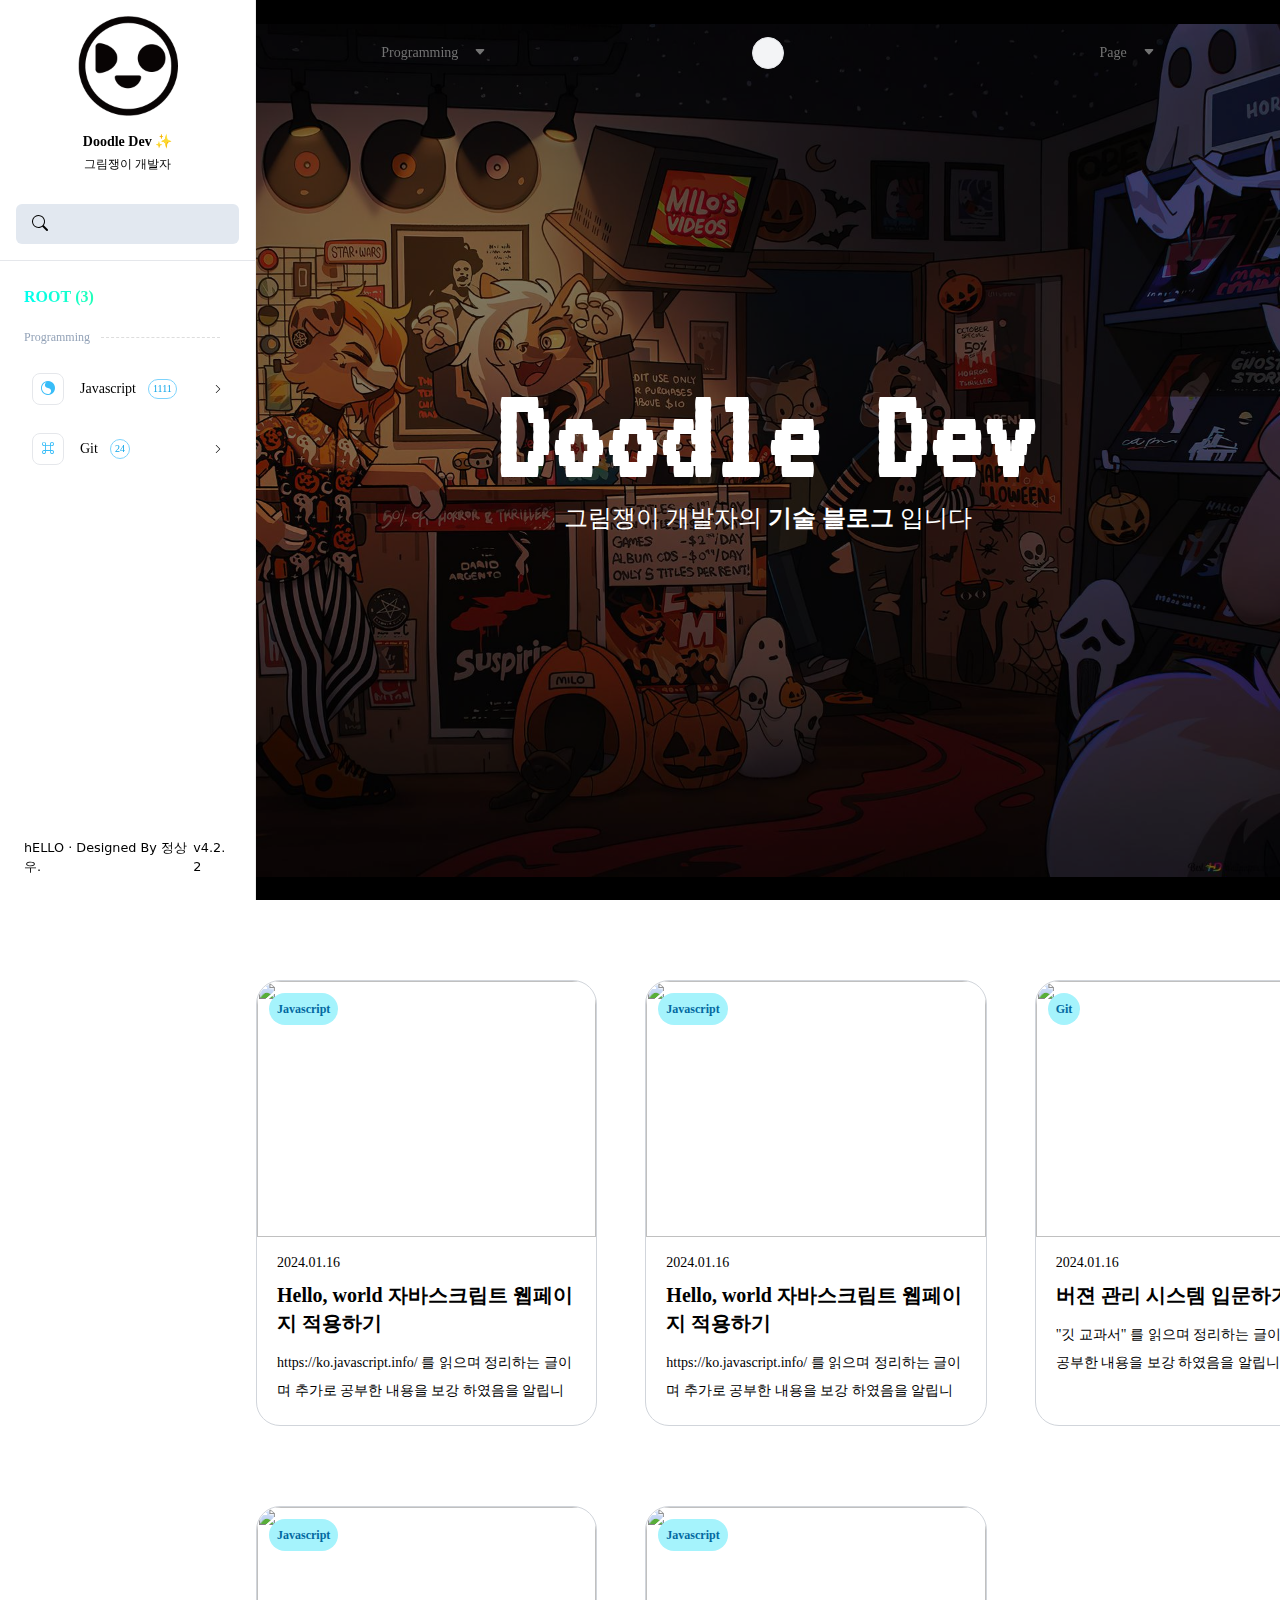
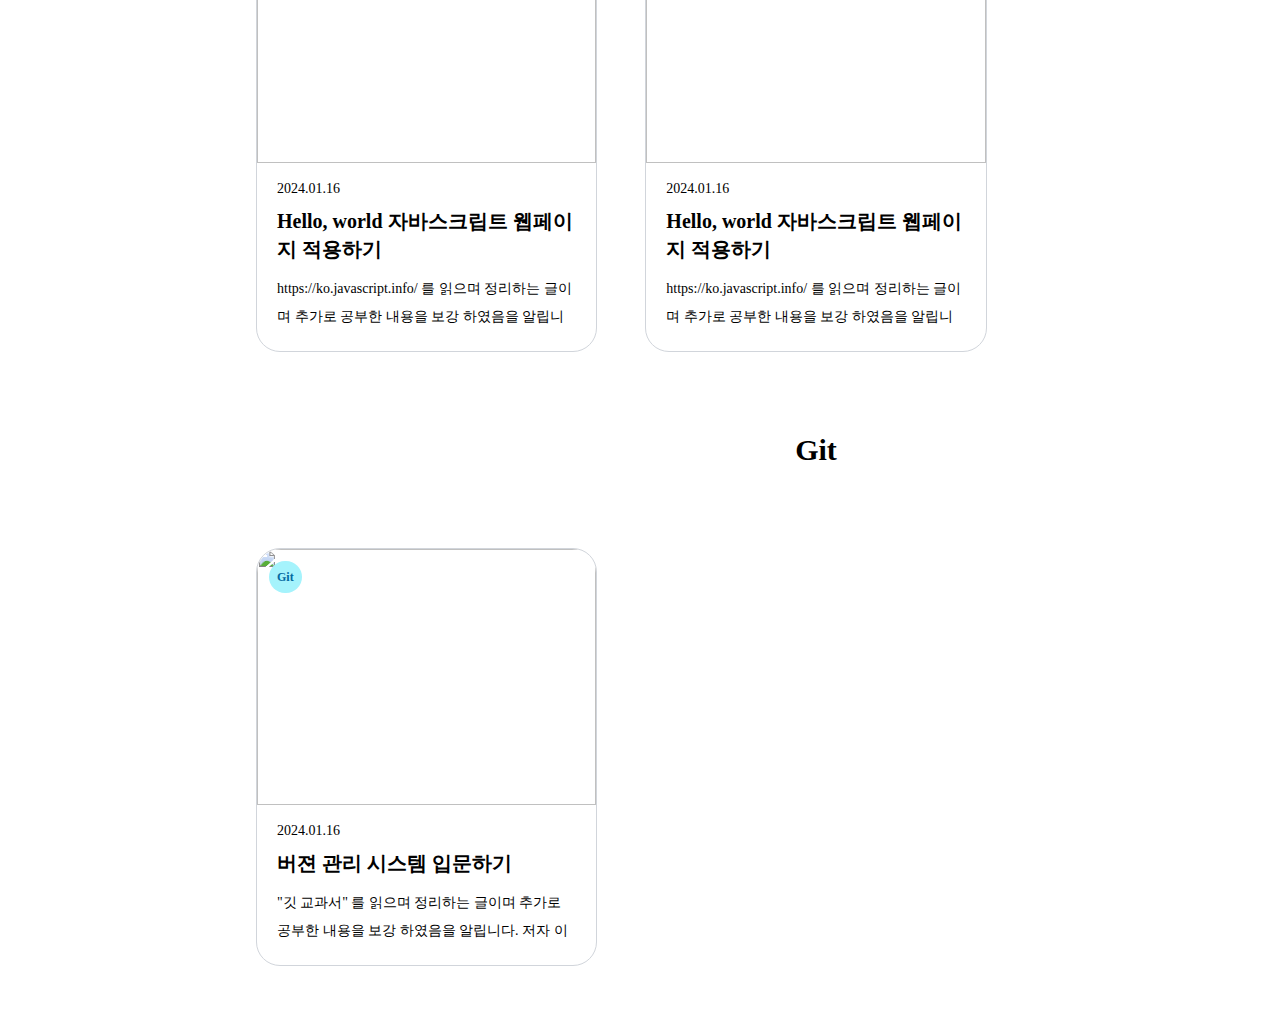
==== src/index.html @ 163b44dc "feat : header 추가 및 side 메뉴 디테일 수정" ====
<!DOCTYPE html>
<html lang="en">
<head>
    <meta charset="UTF-8">
    <meta http-equiv="X-UA-Compatible" content="IE=edge">
    <meta name="viewport" content="width=device-width, initial-scale=1.0">
    <link rel="stylesheet" href="https://cdn.jsdelivr.net/npm/bootstrap-icons@1.11.1/font/bootstrap-icons.css">

    <link rel="preconnect" href="https://fonts.googleapis.com">
    <link rel="preconnect" href="https://fonts.gstatic.com" crossorigin>
    <link href="https://fonts.googleapis.com/css2?family=VT323&display=swap" rel="stylesheet">

    <title>Doodle Skin WireFrame</title>
    <link href="./output.css" rel="stylesheet">
</head>
<body>
    <div class="pl-0 break-all xl:pl-64">
        <main class="relative">
            <!-- header -->
            <header id="header" class="w-full absolute top-5 left-0 right-0 z-10">
                <nav class="relative flex items-center w-5/6 m-auto h-[65px] rounded-xl">
                    <ul class="h-full flex">
                        <li class="flex h-full">
                            <a href="#;" class="flex items-center h-full pr-10 pl-10 text-sm text-neutral-500 font-NanumSquareNeo">
                                Programming<i class="bi bi-caret-down-fill pl-4 text-xs"></i>
                            </a>
                            <div class="absolute left-0 -bottom-[24px] hidden bg-gray-50 w-full">
                                <a href="#;">Left</a>
                            </div>
                        </li>
                    </ul>

                    <a href="#;" class="absolute left-2/4 w-[32px] h-[32px] bg-gray-100 border -translate-x-1/2 rounded-full"></a>

                    <ul class="h-full flex ml-auto">
                        <li class="flex h-full">
                            <a href="#;" class="flex items-center h-full pr-10 pl-10 text-sm text-neutral-500 font-NanumSquareNeo">
                                Page<i class="bi bi-caret-down-fill pl-4 text-xs"></i>
                            </a>
                            <div class="absolute left-0 -bottom-[24px] hidden bg-gray-50 w-full">
                                <a href="#;">right</a>
                            </div>
                        </li>
                    </ul>
                </nav>
            </header>
            <!-- //header-->

            <!-- visual -->
            <section class="">
                <main class="pb-14 relative">
                    <section id="mainVisual" class="relative w-full h-screen text-white bg-black">
                        <div class="absolute top-0 right-0 bottom-0 left-0 opacity-50 bg-no-repeat bg-contain bg-center bg-right bg-fixed bg-[url('./assets/images/visual_bg.jpg')]"></div> <!-- bg-[url('./assets/images/visual_bg.png')] -->
                        <div class="absolute top-1/2 left-1/2 transform -translate-x-1/2 -translate-y-1/2 w-full text-center">
                            <h2 class="style-visual-text leading-none text-[135px]">Doodle Dev</h2>
                            <p class="text-2xl text-center font-NanumSquareNeo">그림쟁이 개발자의 <strong>기술 블로그</strong> 입니다</p>
                        </div>
                    </section>

                    <div class="flex flex-col">
                        <!-- 디자인 수정 -->
                        <section class="flex flex-col items-center px-4 lg:px-0 lg:w-[70rem] lg:mx-auto" data-mode="grid">
                            <div class="text-3xl font-bold text-h-600 dark:text-h-200 my-10 empty:my-10 lg:my-20"></div>
                            <div class="list">
                                <div class="relative style-card-shadow rounded-3xl border-solid border border-gray-300">
                                    <a href="#;" class="block relative">
                                        <div class="post rounded-3xl">
                                            <span class="thumbnail"><img class="object-cover bg-h-100 lazyautosizes ls-is-cached lazyloaded rounded-tl-3xl rounded-tr-3xl" data-src="https://blog.kakaocdn.net/dn/263tH/btsDnd8cCQs/M0nqBqwNAv5mfp5V1lmXC1/img.png" data-sizes="auto" alt="" sizes="335px" src="https://blog.kakaocdn.net/dn/263tH/btsDnd8cCQs/M0nqBqwNAv5mfp5V1lmXC1/img.png"></span>
                                            <div class="description flex flex-col pl-5 pr-5 pb-5">
                                                <div class="metainfo flex gap-x-1 text-sm"><time class="text-h-400 font-NanumSquareNeo">2024.01.16</time></div>
                                                <div class="title"><span class="text-h-800 dark:text-h-200 font-NanumSquareNeo">Hello, world 자바스크립트 웹페이지 적용하기</span></div>
                                                <div class="summary relative overflow-hidden leading-7 text-sm text-h-500 dark:text-h-400 font-NanumSquareNeo">https://ko.javascript.info/ 를 읽으며 정리하는 글이며 추가로 공부한 내용을 보강 하였음을 알립니다. 1. Hello, world! 웹 페이지에 자바스크립트를 적용하는 방법에 대해 알아보기 전에, C언어로 만든 프로그램 예제를 살펴 보겠습니다. #include int main() { printf("Hello, world!\n"); return 0; } 이 예제를 실행 시키면 터미널에 "Hello, world" 가 출력됩니다. 프로그래밍 서적을 보신 적이 있다면, 첫 프로그래밍 예제로 "Hello world" 를 출력해 본 기억이 있을 것 입니다. "Hello, world(안녕, 세상)" 를 출력하는 예제가 어떻게 시작되었는지 궁금하여 위키백과를 찾아 보았습니다. 프로그래밍을 할 수 ..</div>
                                            </div>
                                        </div>
                                    </a>
                                    <a href="https://naver.com" target="_blank" class="block text-sm text-h-400 font-NanumSquareNeo absolute left-3 top-3 bg-cyan-200 rounded-full p-2 text-sky-700 text-xs font-semibold">Javascript</a>
                                </div>
                                
                                <div class="relative style-card-shadow rounded-3xl border-solid border border-gray-300">
                                    <a href="#;" class="block relative">
                                        <div class="post rounded-3xl">
                                            <span class="thumbnail"><img class="object-cover bg-h-100 lazyautosizes ls-is-cached lazyloaded rounded-tl-3xl rounded-tr-3xl" data-src="https://blog.kakaocdn.net/dn/263tH/btsDnd8cCQs/M0nqBqwNAv5mfp5V1lmXC1/img.png" data-sizes="auto" alt="" sizes="335px" src="https://blog.kakaocdn.net/dn/263tH/btsDnd8cCQs/M0nqBqwNAv5mfp5V1lmXC1/img.png"></span>
                                            <div class="description flex flex-col pl-5 pr-5 pb-5">
                                                <div class="metainfo flex gap-x-1 text-sm"><time class="text-h-400 font-NanumSquareNeo">2024.01.16</time></div>
                                                <div class="title"><span class="text-h-800 dark:text-h-200 font-NanumSquareNeo">Hello, world 자바스크립트 웹페이지 적용하기</span></div>
                                                <div class="summary relative overflow-hidden leading-7 text-sm text-h-500 dark:text-h-400 font-NanumSquareNeo">https://ko.javascript.info/ 를 읽으며 정리하는 글이며 추가로 공부한 내용을 보강 하였음을 알립니다. 1. Hello, world! 웹 페이지에 자바스크립트를 적용하는 방법에 대해 알아보기 전에, C언어로 만든 프로그램 예제를 살펴 보겠습니다. #include int main() { printf("Hello, world!\n"); return 0; } 이 예제를 실행 시키면 터미널에 "Hello, world" 가 출력됩니다. 프로그래밍 서적을 보신 적이 있다면, 첫 프로그래밍 예제로 "Hello world" 를 출력해 본 기억이 있을 것 입니다. "Hello, world(안녕, 세상)" 를 출력하는 예제가 어떻게 시작되었는지 궁금하여 위키백과를 찾아 보았습니다. 프로그래밍을 할 수 ..</div>
                                            </div>
                                        </div>
                                    </a>
                                    <a href="https://naver.com" target="_blank" class="block text-sm text-h-400 font-NanumSquareNeo absolute left-3 top-3 bg-cyan-200 rounded-full p-2 text-sky-700 text-xs font-semibold">Javascript</a>
                                </div>

                                <div class="relative style-card-shadow rounded-3xl border-solid border border-gray-300">
                                    <a href="#;" class="block relative">
                                        <div class="post rounded-3xl">
                                            <span class="thumbnail"><img class="object-cover bg-h-100 lazyautosizes ls-is-cached lazyloaded rounded-tl-3xl rounded-tr-3xl" data-src="https://blog.kakaocdn.net/dn/0eOuo/btsB81tT45I/3abOy07gWdSMeZfXVy7Gr0/img.png" data-sizes="auto" alt="" sizes="335px" src="https://blog.kakaocdn.net/dn/0eOuo/btsB81tT45I/3abOy07gWdSMeZfXVy7Gr0/img.png"></span>
                                            <div class="description flex flex-col pl-5 pr-5 pb-5">
                                                <div class="metainfo flex gap-x-1 text-sm"><time class="text-h-400 font-NanumSquareNeo">2024.01.16</time></div>
                                                <div class="title"><span class="text-h-800 dark:text-h-200 font-NanumSquareNeo">버젼 관리 시스템 입문하기</span></div>
                                                <div class="summary relative overflow-hidden leading-7 text-sm text-h-500 dark:text-h-400 font-NanumSquareNeo">"깃 교과서" 를 읽으며 정리하는 글이며 추가로 공부한 내용을 보강 하였음을 알립니다. 저자 이호진 | 길벗 | https://thebook.io/080212/ 1. 버젼 관리 시스템(VCS)이란 ? VCS란 Version Control System 의 약어로 우리말로는 버젼 관리 시스템입니다. 버젼 관리 시스템이 무엇인지 단어를 나눠서 해석 해보겠습니다. 1-1. 사전적 정의 버젼 의 사전적 정의 어떤 프로그램을 수정, 개선하여 완성한 것. 새로워질 때마다 번호를 늘려 나갑니다. - 출처 OxfordLanguages 관리 의 사전적 정의 어떤 것을 효율적으로 운영함을 뜻합니다. - 출처 wikipedia 시스템 의 사전적 정의 체계적인 방법을 뜻합니다. - 출처 OxfordLanguages 1-2. 버..</div>
                                            </div>
                                        </div>
                                    </a>
                                    <a href="https://naver.com" target="_blank" class="block text-sm text-h-400 font-NanumSquareNeo absolute left-3 top-3 bg-cyan-200 rounded-full p-2 text-sky-700 text-xs font-semibold">Git</a>
                                </div>
                            </div>
                        </section>
                        <!-- //디자인 수정 -->
                    
                        <section class="flex flex-col items-center px-4 lg:px-0 lg:w-[70rem] lg:mx-auto" data-mode="grid">
                            <div class="text-3xl font-bold text-h-600 dark:text-h-200 my-10 empty:my-10 lg:my-20"></div>
                            <div class="list">
                                <div class="relative style-card-shadow rounded-3xl border-solid border border-gray-300">
                                    <a href="#;" class="block relative">
                                        <div class="post rounded-3xl">
                                            <span class="thumbnail"><img class="object-cover bg-h-100 lazyautosizes ls-is-cached lazyloaded rounded-tl-3xl rounded-tr-3xl" data-src="https://blog.kakaocdn.net/dn/263tH/btsDnd8cCQs/M0nqBqwNAv5mfp5V1lmXC1/img.png" data-sizes="auto" alt="" sizes="335px" src="https://blog.kakaocdn.net/dn/263tH/btsDnd8cCQs/M0nqBqwNAv5mfp5V1lmXC1/img.png"></span>
                                            <div class="description flex flex-col pl-5 pr-5 pb-5">
                                                <div class="metainfo flex gap-x-1 text-sm"><time class="text-h-400 font-NanumSquareNeo">2024.01.16</time></div>
                                                <div class="title"><span class="text-h-800 dark:text-h-200 font-NanumSquareNeo">Hello, world 자바스크립트 웹페이지 적용하기</span></div>
                                                <div class="summary relative overflow-hidden leading-7 text-sm text-h-500 dark:text-h-400 font-NanumSquareNeo">https://ko.javascript.info/ 를 읽으며 정리하는 글이며 추가로 공부한 내용을 보강 하였음을 알립니다. 1. Hello, world! 웹 페이지에 자바스크립트를 적용하는 방법에 대해 알아보기 전에, C언어로 만든 프로그램 예제를 살펴 보겠습니다. #include int main() { printf("Hello, world!\n"); return 0; } 이 예제를 실행 시키면 터미널에 "Hello, world" 가 출력됩니다. 프로그래밍 서적을 보신 적이 있다면, 첫 프로그래밍 예제로 "Hello world" 를 출력해 본 기억이 있을 것 입니다. "Hello, world(안녕, 세상)" 를 출력하는 예제가 어떻게 시작되었는지 궁금하여 위키백과를 찾아 보았습니다. 프로그래밍을 할 수 ..</div>
                                            </div>
                                        </div>
                                    </a>
                                    <a href="https://naver.com" target="_blank" class="block text-sm text-h-400 font-NanumSquareNeo absolute left-3 top-3 bg-cyan-200 rounded-full p-2 text-sky-700 text-xs font-semibold">Javascript</a>
                                </div>
                                
                                <div class="relative style-card-shadow rounded-3xl border-solid border border-gray-300">
                                    <a href="#;" class="block relative">
                                        <div class="post rounded-3xl">
                                            <span class="thumbnail"><img class="object-cover bg-h-100 lazyautosizes ls-is-cached lazyloaded rounded-tl-3xl rounded-tr-3xl" data-src="https://blog.kakaocdn.net/dn/263tH/btsDnd8cCQs/M0nqBqwNAv5mfp5V1lmXC1/img.png" data-sizes="auto" alt="" sizes="335px" src="https://blog.kakaocdn.net/dn/263tH/btsDnd8cCQs/M0nqBqwNAv5mfp5V1lmXC1/img.png"></span>
                                            <div class="description flex flex-col pl-5 pr-5 pb-5">
                                                <div class="metainfo flex gap-x-1 text-sm"><time class="text-h-400 font-NanumSquareNeo">2024.01.16</time></div>
                                                <div class="title"><span class="text-h-800 dark:text-h-200 font-NanumSquareNeo">Hello, world 자바스크립트 웹페이지 적용하기</span></div>
                                                <div class="summary relative overflow-hidden leading-7 text-sm text-h-500 dark:text-h-400 font-NanumSquareNeo">https://ko.javascript.info/ 를 읽으며 정리하는 글이며 추가로 공부한 내용을 보강 하였음을 알립니다. 1. Hello, world! 웹 페이지에 자바스크립트를 적용하는 방법에 대해 알아보기 전에, C언어로 만든 프로그램 예제를 살펴 보겠습니다. #include int main() { printf("Hello, world!\n"); return 0; } 이 예제를 실행 시키면 터미널에 "Hello, world" 가 출력됩니다. 프로그래밍 서적을 보신 적이 있다면, 첫 프로그래밍 예제로 "Hello world" 를 출력해 본 기억이 있을 것 입니다. "Hello, world(안녕, 세상)" 를 출력하는 예제가 어떻게 시작되었는지 궁금하여 위키백과를 찾아 보았습니다. 프로그래밍을 할 수 ..</div>
                                            </div>
                                        </div>
                                    </a>
                                    <a href="https://naver.com" target="_blank" class="block text-sm text-h-400 font-NanumSquareNeo absolute left-3 top-3 bg-cyan-200 rounded-full p-2 text-sky-700 text-xs font-semibold">Javascript</a>
                                </div>
                            </div>
                        </section>
                    
                        <section class="flex flex-col items-center px-4 lg:px-0 lg:w-[70rem] lg:mx-auto" data-mode="grid">
                            <div class="text-3xl font-bold text-h-600 dark:text-h-200 my-10 empty:my-10 lg:my-20 font-NanumSquareNeo">Git</div>
                            <div class="list">
                                <div class="relative style-card-shadow rounded-3xl border-solid border border-gray-300">
                                    <a href="#;" class="block relative">
                                        <div class="post rounded-3xl">
                                            <span class="thumbnail"><img class="object-cover bg-h-100 lazyautosizes ls-is-cached lazyloaded rounded-tl-3xl rounded-tr-3xl" data-src="https://blog.kakaocdn.net/dn/0eOuo/btsB81tT45I/3abOy07gWdSMeZfXVy7Gr0/img.png" data-sizes="auto" alt="" sizes="335px" src="https://blog.kakaocdn.net/dn/0eOuo/btsB81tT45I/3abOy07gWdSMeZfXVy7Gr0/img.png"></span>
                                            <div class="description flex flex-col pl-5 pr-5 pb-5">
                                                <div class="metainfo flex gap-x-1 text-sm"><time class="text-h-400 font-NanumSquareNeo">2024.01.16</time></div>
                                                <div class="title"><span class="text-h-800 dark:text-h-200 font-NanumSquareNeo">버젼 관리 시스템 입문하기</span></div>
                                                <div class="summary relative overflow-hidden leading-7 text-sm text-h-500 dark:text-h-400 font-NanumSquareNeo">"깃 교과서" 를 읽으며 정리하는 글이며 추가로 공부한 내용을 보강 하였음을 알립니다. 저자 이호진 | 길벗 | https://thebook.io/080212/ 1. 버젼 관리 시스템(VCS)이란 ? VCS란 Version Control System 의 약어로 우리말로는 버젼 관리 시스템입니다. 버젼 관리 시스템이 무엇인지 단어를 나눠서 해석 해보겠습니다. 1-1. 사전적 정의 버젼 의 사전적 정의 어떤 프로그램을 수정, 개선하여 완성한 것. 새로워질 때마다 번호를 늘려 나갑니다. - 출처 OxfordLanguages 관리 의 사전적 정의 어떤 것을 효율적으로 운영함을 뜻합니다. - 출처 wikipedia 시스템 의 사전적 정의 체계적인 방법을 뜻합니다. - 출처 OxfordLanguages 1-2. 버..</div>
                                            </div>
                                        </div>
                                    </a>
                                    <a href="https://naver.com" target="_blank" class="block text-sm text-h-400 font-NanumSquareNeo absolute left-3 top-3 bg-cyan-200 rounded-full p-2 text-sky-700 text-xs font-semibold">Git</a>
                                </div>
                            </div>
                        </section>
                    </div>
                </main>
            </section>
            <!-- //visual -->
        </main>
        <aside class="flex flex-col style-aside-area border-r h-full fixed top-0 left-0 w-64">
            <!-- 프로필 -->
            <div class="p-4">
                <div class="flex flex-col bg-cover items-center">
                    <img src="./assets/images/doodle_logo_a.png" class="logo">
                    <p class="p-1 font-NanumSquareNeo text-sm font-semibold mt-3">Doodle Dev ✨</p>
                    <p class="font-NanumSquareNeo text-xs">그림쟁이 개발자</p>
                </div>
            </div>
            <!-- //프로필 -->

            <!-- 검색 -->
            <div class="p-4">
                <div class="flex items-center p-4 bg-slate-200 h-10 rounded-md">
                    <i class="bi bi-search"></i>
                    <input type="text" class="ml-1 bg-slate-200 w-full">
                </div>
            </div>
            <!-- //검색 -->
            <hr>
            <!--
            <div class="p-6">
                <div class="flex justify-between">
                    <div>
                        <div>전체</div>
                        <div>331</div>
                    </div>
                    <div class="flex">
                        <div>
                            <div>오늘</div>
                            <div class="text-right">5</div>
                        </div>
                        <div class="pl-4">
                            <div>어제</div>
                            <div class="text-right">7</div>
                        </div>
                    </div>
                </div>
            </div>
            -->
            <!-- side menu -->
            <div class="p-6">
                <div>
                    <ul>
                        <li>
                            <a href="#;" class="flex pb-5 font-NanumSquareNeo font-bold	text-base style-gradient">ROOT <span class="ml-1">(3)</span></a>
                            <p class="flex items-center pb-5 text-slate-400	font-NanumSquareNeo text-xs style-dash">Programming</p><!-- HTML 편집 확인 -->
                            <ul class="flex flex-col gap-y-3">
                                <li class="hover:rounded-lg style-underline">
                                    <a  href="#;" class="flex items-center font-NanumSquareNeo p-2 text-sm hover:text-sky-600 group">
                                        <span class="flex items-center justify-center mr-4 border rounded-lg w-8 h-8 text-sky-400 group-hover:text-sky-600 group-hover:shadow-md">
                                            <i class="bi bi-brilliance"></i>
                                        </span>
                                        <span>Javascript</span>
                                        <span class="ml-3 text-[10px] p-1 rounded-full border border-1 border-sky-300 text-sky-500 leading-none">1111</span>
                                        <span class="ml-auto"><i class="bi bi-chevron-right text-[10px]"></i></span><!-- bi-chevron-down -->
                                    </a>
                                </li>
                                <li class="hover:rounded-lg style-underline">
                                    <a  href="#;" class="flex items-center font-NanumSquareNeo p-2 text-sm hover:text-sky-600 group">
                                        <span class="flex items-center justify-center mr-4 border rounded-lg w-8 h-8 text-sky-400 group-hover:text-sky-600 group-hover:shadow-md">
                                            <i class="bi bi-command"></i>
                                        </span>
                                        <span>Git</span>
                                        <span class="ml-3 text-[10px] p-1 rounded-full border border-1 border-sky-300 text-sky-500 leading-none">24</span>
                                        <span class="ml-auto"><i class="bi bi-chevron-right text-[10px]"></i></span><!-- bi-chevron-down -->
                                    </a>
                                </li>
                            </ul>
                        </li>
                    </ul>
                </div>
            </div>
            <!-- //side menu -->
            <div class="p-6 mt-auto">
                <div class="text-h-400">
                    <div class="flex justify-between">
                        <small><a href="https://pronist.tistory.com/5">hELLO</a> · Designed By <a href="https://github.com/pronist">정상우</a>.</small>
                        <small>v4.2.2</small>
                    </div>
                </div>
            </div>
        </aside>
    </div>

    <!-- Script -->
    <script src="./index.js"></script>
</body>
</html>
---- src/output.css ----
/*
! tailwindcss v3.4.1 | MIT License | https://tailwindcss.com
*/

/*
1. Prevent padding and border from affecting element width. (https://github.com/mozdevs/cssremedy/issues/4)
2. Allow adding a border to an element by just adding a border-width. (https://github.com/tailwindcss/tailwindcss/pull/116)
*/

*,
::before,
::after {
  box-sizing: border-box;
  /* 1 */
  border-width: 0;
  /* 2 */
  border-style: solid;
  /* 2 */
  border-color: #e5e7eb;
  /* 2 */
}

::before,
::after {
  --tw-content: '';
}

/*
1. Use a consistent sensible line-height in all browsers.
2. Prevent adjustments of font size after orientation changes in iOS.
3. Use a more readable tab size.
4. Use the user's configured `sans` font-family by default.
5. Use the user's configured `sans` font-feature-settings by default.
6. Use the user's configured `sans` font-variation-settings by default.
7. Disable tap highlights on iOS
*/

html,
:host {
  line-height: 1.5;
  /* 1 */
  -webkit-text-size-adjust: 100%;
  /* 2 */
  -moz-tab-size: 4;
  /* 3 */
  -o-tab-size: 4;
     tab-size: 4;
  /* 3 */
  font-family: ui-sans-serif, system-ui, sans-serif, "Apple Color Emoji", "Segoe UI Emoji", "Segoe UI Symbol", "Noto Color Emoji";
  /* 4 */
  font-feature-settings: normal;
  /* 5 */
  font-variation-settings: normal;
  /* 6 */
  -webkit-tap-highlight-color: transparent;
  /* 7 */
}

/*
1. Remove the margin in all browsers.
2. Inherit line-height from `html` so users can set them as a class directly on the `html` element.
*/

body {
  margin: 0;
  /* 1 */
  line-height: inherit;
  /* 2 */
}

/*
1. Add the correct height in Firefox.
2. Correct the inheritance of border color in Firefox. (https://bugzilla.mozilla.org/show_bug.cgi?id=190655)
3. Ensure horizontal rules are visible by default.
*/

hr {
  height: 0;
  /* 1 */
  color: inherit;
  /* 2 */
  border-top-width: 1px;
  /* 3 */
}

/*
Add the correct text decoration in Chrome, Edge, and Safari.
*/

abbr:where([title]) {
  -webkit-text-decoration: underline dotted;
          text-decoration: underline dotted;
}

/*
Remove the default font size and weight for headings.
*/

h1,
h2,
h3,
h4,
h5,
h6 {
  font-size: inherit;
  font-weight: inherit;
}

/*
Reset links to optimize for opt-in styling instead of opt-out.
*/

a {
  color: inherit;
  text-decoration: inherit;
}

/*
Add the correct font weight in Edge and Safari.
*/

b,
strong {
  font-weight: bolder;
}

/*
1. Use the user's configured `mono` font-family by default.
2. Use the user's configured `mono` font-feature-settings by default.
3. Use the user's configured `mono` font-variation-settings by default.
4. Correct the odd `em` font sizing in all browsers.
*/

code,
kbd,
samp,
pre {
  font-family: ui-monospace, SFMono-Regular, Menlo, Monaco, Consolas, "Liberation Mono", "Courier New", monospace;
  /* 1 */
  font-feature-settings: normal;
  /* 2 */
  font-variation-settings: normal;
  /* 3 */
  font-size: 1em;
  /* 4 */
}

/*
Add the correct font size in all browsers.
*/

small {
  font-size: 80%;
}

/*
Prevent `sub` and `sup` elements from affecting the line height in all browsers.
*/

sub,
sup {
  font-size: 75%;
  line-height: 0;
  position: relative;
  vertical-align: baseline;
}

sub {
  bottom: -0.25em;
}

sup {
  top: -0.5em;
}

/*
1. Remove text indentation from table contents in Chrome and Safari. (https://bugs.chromium.org/p/chromium/issues/detail?id=999088, https://bugs.webkit.org/show_bug.cgi?id=201297)
2. Correct table border color inheritance in all Chrome and Safari. (https://bugs.chromium.org/p/chromium/issues/detail?id=935729, https://bugs.webkit.org/show_bug.cgi?id=195016)
3. Remove gaps between table borders by default.
*/

table {
  text-indent: 0;
  /* 1 */
  border-color: inherit;
  /* 2 */
  border-collapse: collapse;
  /* 3 */
}

/*
1. Change the font styles in all browsers.
2. Remove the margin in Firefox and Safari.
3. Remove default padding in all browsers.
*/

button,
input,
optgroup,
select,
textarea {
  font-family: inherit;
  /* 1 */
  font-feature-settings: inherit;
  /* 1 */
  font-variation-settings: inherit;
  /* 1 */
  font-size: 100%;
  /* 1 */
  font-weight: inherit;
  /* 1 */
  line-height: inherit;
  /* 1 */
  color: inherit;
  /* 1 */
  margin: 0;
  /* 2 */
  padding: 0;
  /* 3 */
}

/*
Remove the inheritance of text transform in Edge and Firefox.
*/

button,
select {
  text-transform: none;
}

/*
1. Correct the inability to style clickable types in iOS and Safari.
2. Remove default button styles.
*/

button,
[type='button'],
[type='reset'],
[type='submit'] {
  -webkit-appearance: button;
  /* 1 */
  background-color: transparent;
  /* 2 */
  background-image: none;
  /* 2 */
}

/*
Use the modern Firefox focus style for all focusable elements.
*/

:-moz-focusring {
  outline: auto;
}

/*
Remove the additional `:invalid` styles in Firefox. (https://github.com/mozilla/gecko-dev/blob/2f9eacd9d3d995c937b4251a5557d95d494c9be1/layout/style/res/forms.css#L728-L737)
*/

:-moz-ui-invalid {
  box-shadow: none;
}

/*
Add the correct vertical alignment in Chrome and Firefox.
*/

progress {
  vertical-align: baseline;
}

/*
Correct the cursor style of increment and decrement buttons in Safari.
*/

::-webkit-inner-spin-button,
::-webkit-outer-spin-button {
  height: auto;
}

/*
1. Correct the odd appearance in Chrome and Safari.
2. Correct the outline style in Safari.
*/

[type='search'] {
  -webkit-appearance: textfield;
  /* 1 */
  outline-offset: -2px;
  /* 2 */
}

/*
Remove the inner padding in Chrome and Safari on macOS.
*/

::-webkit-search-decoration {
  -webkit-appearance: none;
}

/*
1. Correct the inability to style clickable types in iOS and Safari.
2. Change font properties to `inherit` in Safari.
*/

::-webkit-file-upload-button {
  -webkit-appearance: button;
  /* 1 */
  font: inherit;
  /* 2 */
}

/*
Add the correct display in Chrome and Safari.
*/

summary {
  display: list-item;
}

/*
Removes the default spacing and border for appropriate elements.
*/

blockquote,
dl,
dd,
h1,
h2,
h3,
h4,
h5,
h6,
hr,
figure,
p,
pre {
  margin: 0;
}

fieldset {
  margin: 0;
  padding: 0;
}

legend {
  padding: 0;
}

ol,
ul,
menu {
  list-style: none;
  margin: 0;
  padding: 0;
}

/*
Reset default styling for dialogs.
*/

dialog {
  padding: 0;
}

/*
Prevent resizing textareas horizontally by default.
*/

textarea {
  resize: vertical;
}

/*
1. Reset the default placeholder opacity in Firefox. (https://github.com/tailwindlabs/tailwindcss/issues/3300)
2. Set the default placeholder color to the user's configured gray 400 color.
*/

input::-moz-placeholder, textarea::-moz-placeholder {
  opacity: 1;
  /* 1 */
  color: #9ca3af;
  /* 2 */
}

input::placeholder,
textarea::placeholder {
  opacity: 1;
  /* 1 */
  color: #9ca3af;
  /* 2 */
}

/*
Set the default cursor for buttons.
*/

button,
[role="button"] {
  cursor: pointer;
}

/*
Make sure disabled buttons don't get the pointer cursor.
*/

:disabled {
  cursor: default;
}

/*
1. Make replaced elements `display: block` by default. (https://github.com/mozdevs/cssremedy/issues/14)
2. Add `vertical-align: middle` to align replaced elements more sensibly by default. (https://github.com/jensimmons/cssremedy/issues/14#issuecomment-634934210)
   This can trigger a poorly considered lint error in some tools but is included by design.
*/

img,
svg,
video,
canvas,
audio,
iframe,
embed,
object {
  display: block;
  /* 1 */
  vertical-align: middle;
  /* 2 */
}

/*
Constrain images and videos to the parent width and preserve their intrinsic aspect ratio. (https://github.com/mozdevs/cssremedy/issues/14)
*/

img,
video {
  max-width: 100%;
  height: auto;
}

/* Make elements with the HTML hidden attribute stay hidden by default */

[hidden] {
  display: none;
}

*, ::before, ::after {
  --tw-border-spacing-x: 0;
  --tw-border-spacing-y: 0;
  --tw-translate-x: 0;
  --tw-translate-y: 0;
  --tw-rotate: 0;
  --tw-skew-x: 0;
  --tw-skew-y: 0;
  --tw-scale-x: 1;
  --tw-scale-y: 1;
  --tw-pan-x:  ;
  --tw-pan-y:  ;
  --tw-pinch-zoom:  ;
  --tw-scroll-snap-strictness: proximity;
  --tw-gradient-from-position:  ;
  --tw-gradient-via-position:  ;
  --tw-gradient-to-position:  ;
  --tw-ordinal:  ;
  --tw-slashed-zero:  ;
  --tw-numeric-figure:  ;
  --tw-numeric-spacing:  ;
  --tw-numeric-fraction:  ;
  --tw-ring-inset:  ;
  --tw-ring-offset-width: 0px;
  --tw-ring-offset-color: #fff;
  --tw-ring-color: rgb(59 130 246 / 0.5);
  --tw-ring-offset-shadow: 0 0 #0000;
  --tw-ring-shadow: 0 0 #0000;
  --tw-shadow: 0 0 #0000;
  --tw-shadow-colored: 0 0 #0000;
  --tw-blur:  ;
  --tw-brightness:  ;
  --tw-contrast:  ;
  --tw-grayscale:  ;
  --tw-hue-rotate:  ;
  --tw-invert:  ;
  --tw-saturate:  ;
  --tw-sepia:  ;
  --tw-drop-shadow:  ;
  --tw-backdrop-blur:  ;
  --tw-backdrop-brightness:  ;
  --tw-backdrop-contrast:  ;
  --tw-backdrop-grayscale:  ;
  --tw-backdrop-hue-rotate:  ;
  --tw-backdrop-invert:  ;
  --tw-backdrop-opacity:  ;
  --tw-backdrop-saturate:  ;
  --tw-backdrop-sepia:  ;
}

::backdrop {
  --tw-border-spacing-x: 0;
  --tw-border-spacing-y: 0;
  --tw-translate-x: 0;
  --tw-translate-y: 0;
  --tw-rotate: 0;
  --tw-skew-x: 0;
  --tw-skew-y: 0;
  --tw-scale-x: 1;
  --tw-scale-y: 1;
  --tw-pan-x:  ;
  --tw-pan-y:  ;
  --tw-pinch-zoom:  ;
  --tw-scroll-snap-strictness: proximity;
  --tw-gradient-from-position:  ;
  --tw-gradient-via-position:  ;
  --tw-gradient-to-position:  ;
  --tw-ordinal:  ;
  --tw-slashed-zero:  ;
  --tw-numeric-figure:  ;
  --tw-numeric-spacing:  ;
  --tw-numeric-fraction:  ;
  --tw-ring-inset:  ;
  --tw-ring-offset-width: 0px;
  --tw-ring-offset-color: #fff;
  --tw-ring-color: rgb(59 130 246 / 0.5);
  --tw-ring-offset-shadow: 0 0 #0000;
  --tw-ring-shadow: 0 0 #0000;
  --tw-shadow: 0 0 #0000;
  --tw-shadow-colored: 0 0 #0000;
  --tw-blur:  ;
  --tw-brightness:  ;
  --tw-contrast:  ;
  --tw-grayscale:  ;
  --tw-hue-rotate:  ;
  --tw-invert:  ;
  --tw-saturate:  ;
  --tw-sepia:  ;
  --tw-drop-shadow:  ;
  --tw-backdrop-blur:  ;
  --tw-backdrop-brightness:  ;
  --tw-backdrop-contrast:  ;
  --tw-backdrop-grayscale:  ;
  --tw-backdrop-hue-rotate:  ;
  --tw-backdrop-invert:  ;
  --tw-backdrop-opacity:  ;
  --tw-backdrop-saturate:  ;
  --tw-backdrop-sepia:  ;
}

.fixed {
  position: fixed;
}

.absolute {
  position: absolute;
}

.relative {
  position: relative;
}

.-bottom-\[24px\] {
  bottom: -24px;
}

.bottom-0 {
  bottom: 0px;
}

.left-0 {
  left: 0px;
}

.left-1\/2 {
  left: 50%;
}

.left-2\/4 {
  left: 50%;
}

.left-3 {
  left: 0.75rem;
}

.right-0 {
  right: 0px;
}

.top-0 {
  top: 0px;
}

.top-1\/2 {
  top: 50%;
}

.top-3 {
  top: 0.75rem;
}

.top-5 {
  top: 1.25rem;
}

.z-10 {
  z-index: 10;
}

.m-auto {
  margin: auto;
}

.my-10 {
  margin-top: 2.5rem;
  margin-bottom: 2.5rem;
}

.ml-1 {
  margin-left: 0.25rem;
}

.ml-3 {
  margin-left: 0.75rem;
}

.ml-auto {
  margin-left: auto;
}

.mr-4 {
  margin-right: 1rem;
}

.mt-3 {
  margin-top: 0.75rem;
}

.mt-auto {
  margin-top: auto;
}

.block {
  display: block;
}

.flex {
  display: flex;
}

.grid {
  display: grid;
}

.hidden {
  display: none;
}

.h-10 {
  height: 2.5rem;
}

.h-8 {
  height: 2rem;
}

.h-\[32px\] {
  height: 32px;
}

.h-\[65px\] {
  height: 65px;
}

.h-full {
  height: 100%;
}

.h-screen {
  height: 100vh;
}

.w-5\/6 {
  width: 83.333333%;
}

.w-64 {
  width: 16rem;
}

.w-8 {
  width: 2rem;
}

.w-\[32px\] {
  width: 32px;
}

.w-full {
  width: 100%;
}

.-translate-x-1\/2 {
  --tw-translate-x: -50%;
  transform: translate(var(--tw-translate-x), var(--tw-translate-y)) rotate(var(--tw-rotate)) skewX(var(--tw-skew-x)) skewY(var(--tw-skew-y)) scaleX(var(--tw-scale-x)) scaleY(var(--tw-scale-y));
}

.-translate-y-1\/2 {
  --tw-translate-y: -50%;
  transform: translate(var(--tw-translate-x), var(--tw-translate-y)) rotate(var(--tw-rotate)) skewX(var(--tw-skew-x)) skewY(var(--tw-skew-y)) scaleX(var(--tw-scale-x)) scaleY(var(--tw-scale-y));
}

.transform {
  transform: translate(var(--tw-translate-x), var(--tw-translate-y)) rotate(var(--tw-rotate)) skewX(var(--tw-skew-x)) skewY(var(--tw-skew-y)) scaleX(var(--tw-scale-x)) scaleY(var(--tw-scale-y));
}

.flex-col {
  flex-direction: column;
}

.items-center {
  align-items: center;
}

.justify-center {
  justify-content: center;
}

.justify-between {
  justify-content: space-between;
}

.gap-x-1 {
  -moz-column-gap: 0.25rem;
       column-gap: 0.25rem;
}

.gap-y-3 {
  row-gap: 0.75rem;
}

.overflow-hidden {
  overflow: hidden;
}

.break-all {
  word-break: break-all;
}

.rounded-3xl {
  border-radius: 1.5rem;
}

.rounded-full {
  border-radius: 9999px;
}

.rounded-lg {
  border-radius: 0.5rem;
}

.rounded-md {
  border-radius: 0.375rem;
}

.rounded-xl {
  border-radius: 0.75rem;
}

.rounded-tl-3xl {
  border-top-left-radius: 1.5rem;
}

.rounded-tr-3xl {
  border-top-right-radius: 1.5rem;
}

.border {
  border-width: 1px;
}

.border-r {
  border-right-width: 1px;
}

.border-solid {
  border-style: solid;
}

.border-gray-300 {
  --tw-border-opacity: 1;
  border-color: rgb(209 213 219 / var(--tw-border-opacity));
}

.border-sky-300 {
  --tw-border-opacity: 1;
  border-color: rgb(125 211 252 / var(--tw-border-opacity));
}

.bg-black {
  --tw-bg-opacity: 1;
  background-color: rgb(0 0 0 / var(--tw-bg-opacity));
}

.bg-cyan-200 {
  --tw-bg-opacity: 1;
  background-color: rgb(165 243 252 / var(--tw-bg-opacity));
}

.bg-gray-100 {
  --tw-bg-opacity: 1;
  background-color: rgb(243 244 246 / var(--tw-bg-opacity));
}

.bg-gray-50 {
  --tw-bg-opacity: 1;
  background-color: rgb(249 250 251 / var(--tw-bg-opacity));
}

.bg-slate-200 {
  --tw-bg-opacity: 1;
  background-color: rgb(226 232 240 / var(--tw-bg-opacity));
}

.bg-\[url\(\'\.\/assets\/images\/visual_bg\.jpg\'\)\] {
  background-image: url('./assets/images/visual_bg.jpg');
}

.bg-\[url\(\'\.\/assets\/images\/visual_bg\.png\'\)\] {
  background-image: url('./assets/images/visual_bg.png');
}

.bg-contain {
  background-size: contain;
}

.bg-cover {
  background-size: cover;
}

.bg-fixed {
  background-attachment: fixed;
}

.bg-center {
  background-position: center;
}

.bg-right {
  background-position: right;
}

.bg-no-repeat {
  background-repeat: no-repeat;
}

.object-cover {
  -o-object-fit: cover;
     object-fit: cover;
}

.p-1 {
  padding: 0.25rem;
}

.p-2 {
  padding: 0.5rem;
}

.p-4 {
  padding: 1rem;
}

.p-6 {
  padding: 1.5rem;
}

.px-4 {
  padding-left: 1rem;
  padding-right: 1rem;
}

.pb-14 {
  padding-bottom: 3.5rem;
}

.pb-5 {
  padding-bottom: 1.25rem;
}

.pl-0 {
  padding-left: 0px;
}

.pl-10 {
  padding-left: 2.5rem;
}

.pl-4 {
  padding-left: 1rem;
}

.pl-5 {
  padding-left: 1.25rem;
}

.pr-10 {
  padding-right: 2.5rem;
}

.pr-5 {
  padding-right: 1.25rem;
}

.text-center {
  text-align: center;
}

.text-right {
  text-align: right;
}

.font-NanumSquareNeo {
  font-family: NanumSquareNeo;
}

.text-2xl {
  font-size: 1.5rem;
  line-height: 2rem;
}

.text-3xl {
  font-size: 1.875rem;
  line-height: 2.25rem;
}

.text-\[10px\] {
  font-size: 10px;
}

.text-\[135px\] {
  font-size: 135px;
}

.text-base {
  font-size: 1rem;
  line-height: 1.5rem;
}

.text-sm {
  font-size: 0.875rem;
  line-height: 1.25rem;
}

.text-xs {
  font-size: 0.75rem;
  line-height: 1rem;
}

.font-bold {
  font-weight: 700;
}

.font-semibold {
  font-weight: 600;
}

.leading-7 {
  line-height: 1.75rem;
}

.leading-none {
  line-height: 1;
}

.text-neutral-500 {
  --tw-text-opacity: 1;
  color: rgb(115 115 115 / var(--tw-text-opacity));
}

.text-sky-400 {
  --tw-text-opacity: 1;
  color: rgb(56 189 248 / var(--tw-text-opacity));
}

.text-sky-500 {
  --tw-text-opacity: 1;
  color: rgb(14 165 233 / var(--tw-text-opacity));
}

.text-sky-700 {
  --tw-text-opacity: 1;
  color: rgb(3 105 161 / var(--tw-text-opacity));
}

.text-slate-400 {
  --tw-text-opacity: 1;
  color: rgb(148 163 184 / var(--tw-text-opacity));
}

.text-white {
  --tw-text-opacity: 1;
  color: rgb(255 255 255 / var(--tw-text-opacity));
}

.opacity-50 {
  opacity: 0.5;
}

@font-face {
  font-family: 'NanumSquareNeo';

  src: url('https://cdn.jsdelivr.net/gh/projectnoonnu/noonfonts_11-01@1.0/NanumSquareNeo-Variable.woff2') format('woff2');

  font-weight: normal;

  font-style: normal;
}

/* 
    Main Color
    #0c8ce9 
*/

.logo{
  width: 100px;
  height: 100px;
}

/* 글자 오른쪽 ---- 대시 만들기 */

.style-dash{
  flex-basis: 100%;
}

.style-dash::after{
  content: "";
  flex-grow: 1;
  margin: 0 11px;
  border-top: 1px dashed #ddd;
}

/* //글자 오른쪽 ---- 대시 만들기 */

/* 글자 그라데이션 색상 추가 */

.style-gradient{
  background: linear-gradient(90deg,#00fff0,#62ff4d,#00fff0,#62ff4d);
  -webkit-background-clip: text;
  color: transparent;
  background-size: 300% 100%;
  animation: animateBg 2.5s linear infinite;
  animation-delay:.2s;
}

@keyframes animateBg {
  0% {
    background-position: 100% 0%;
  }

  100% {
    background-position: 0% 0%;
  }
}

/* //글자 그라데이션 색상 추가 */

/* 하단 메뉴 라인 애니메이션 */

.style-underline {
  position: relative;
  overflow: hidden;
}

.style-underline::after {
  position: absolute;
  bottom: 0;
  right: 0;
  left: 0;
  height: 1px;
  background-color: #0c8ce9;
  transform: translate3d(-100%, 0, 0);
  content: '';
}

.style-underline:hover::after {
  animation: underline-bottom 1s ease;
}

@keyframes underline-bottom {
  to {
    transform: translate3d(100%, 0, 0);
  }
}

/* //하단 메뉴 라인 애니메이션 */

/* visual text */

.style-visual-text{
  font-family: 'VT323', monospace;
  font-weight: bold;
}

/* 사이드 메뉴 우측 라인 */

.style-aside-area{
  border-right: 1px solid #eee;
}

/* 기본 레이아웃 그리드 */

[data-mode=grid] .list {
  display: grid;
  grid-template-columns: repeat(1, minmax(0, 1fr));
  gap: 1.5rem
}

@media (min-width: 768px) {
  [data-mode=grid] .list {
    grid-template-columns: repeat(2, minmax(0, 1fr));
    gap: 2rem
  }
}

@media (min-width: 1100px) {
  [data-mode=grid] .list {
    grid-template-columns: repeat(3, minmax(0, 1fr));
    gap: 3rem
  }
}

[data-mode=grid] .post {
  display: flex;
  flex-direction: column;
  row-gap: 1rem
}

[data-mode=grid] .post .thumbnail img {
  height: 16rem;
  width: 100%
}

[data-mode=grid] .post .description {
  row-gap: 0.5rem
}

[data-mode=grid] .post .description .title {
  font-size: 1.25rem;
  line-height: 1.75rem;
  font-weight: 700
}

[data-mode=grid] .post .description .summary {
  margin-top: 0.25rem;
  max-height: 3.5rem
}

[data-mode=grid] .post .description .summary::after {
  top: 1.75rem
}

/* 리스트 카드 애니메이션 */

.style-card-shadow{
  transform: translateX(0);
  transition: all 0.3s cubic-bezier(.25,.8,.25,1);
}

.style-card-shadow:before{
  content: '';
  position: absolute;
  width: 90%;
  top: 100%;
  left: 5%;
  height: 10px;
  background: radial-gradient(
		center, ellipse,
		rgba(0,0,0,0.30) 0%,
		rgba(0,0,0,0) 80%);
  transition-duration: 0.5s;
  opacity: 0;
}

.style-card-shadow:hover{
  transform: translateY(-5px);
  box-shadow: 0 14px 28px rgba(0,0,0,0.25), 0 10px 10px rgba(0,0,0,0.22);
}

/* css -> tailwind */

/* 
.section01.show + #header nav {background: #fff;}
.section01.show + #header {position: fixed;top: 10px;} 
*/

.empty\:my-10:empty {
  margin-top: 2.5rem;
  margin-bottom: 2.5rem;
}

.hover\:rounded-lg:hover {
  border-radius: 0.5rem;
}

.hover\:text-sky-600:hover {
  --tw-text-opacity: 1;
  color: rgb(2 132 199 / var(--tw-text-opacity));
}

.group:hover .group-hover\:text-sky-600 {
  --tw-text-opacity: 1;
  color: rgb(2 132 199 / var(--tw-text-opacity));
}

.group:hover .group-hover\:shadow-md {
  --tw-shadow: 0 4px 6px -1px rgb(0 0 0 / 0.1), 0 2px 4px -2px rgb(0 0 0 / 0.1);
  --tw-shadow-colored: 0 4px 6px -1px var(--tw-shadow-color), 0 2px 4px -2px var(--tw-shadow-color);
  box-shadow: var(--tw-ring-offset-shadow, 0 0 #0000), var(--tw-ring-shadow, 0 0 #0000), var(--tw-shadow);
}

@media (min-width: 1024px) {
  .lg\:mx-auto {
    margin-left: auto;
    margin-right: auto;
  }

  .lg\:my-20 {
    margin-top: 5rem;
    margin-bottom: 5rem;
  }

  .lg\:w-\[70rem\] {
    width: 70rem;
  }

  .lg\:px-0 {
    padding-left: 0px;
    padding-right: 0px;
  }
}

@media (min-width: 1280px) {
  .xl\:pl-64 {
    padding-left: 16rem;
  }
}
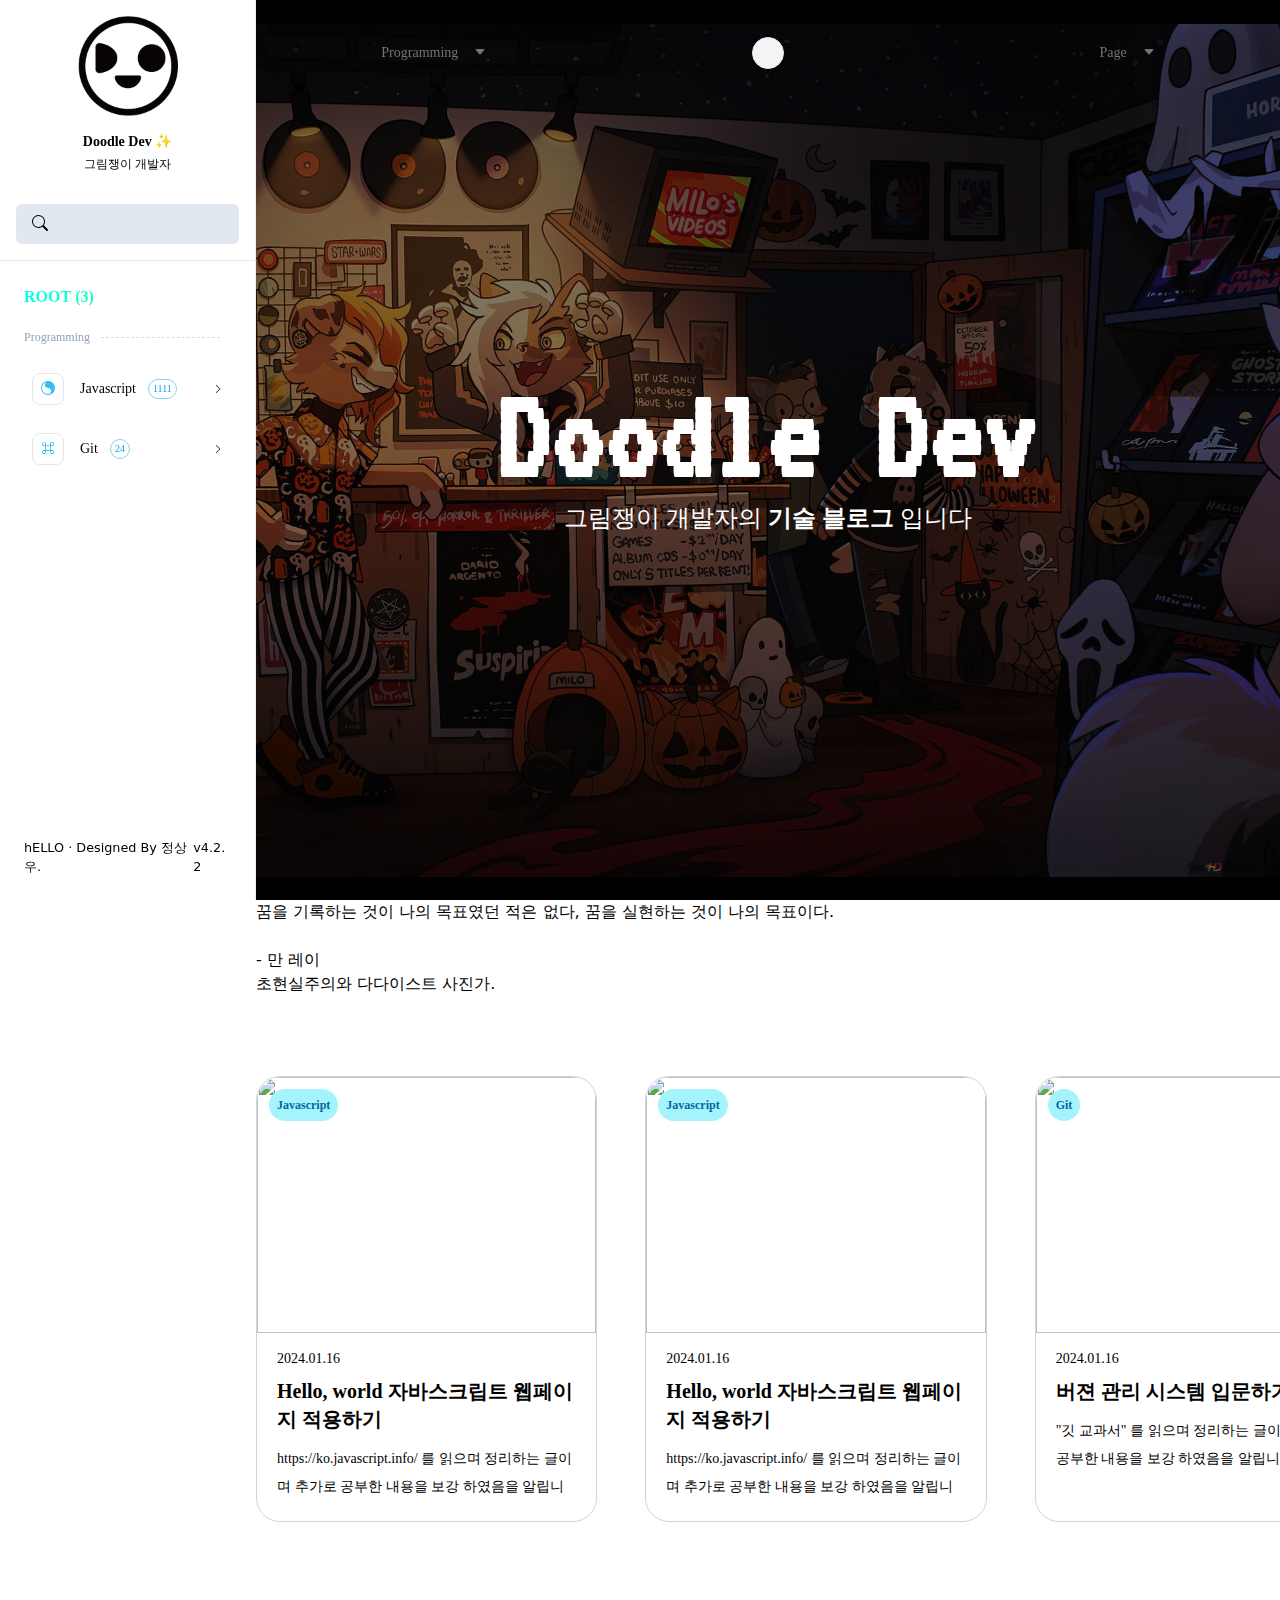
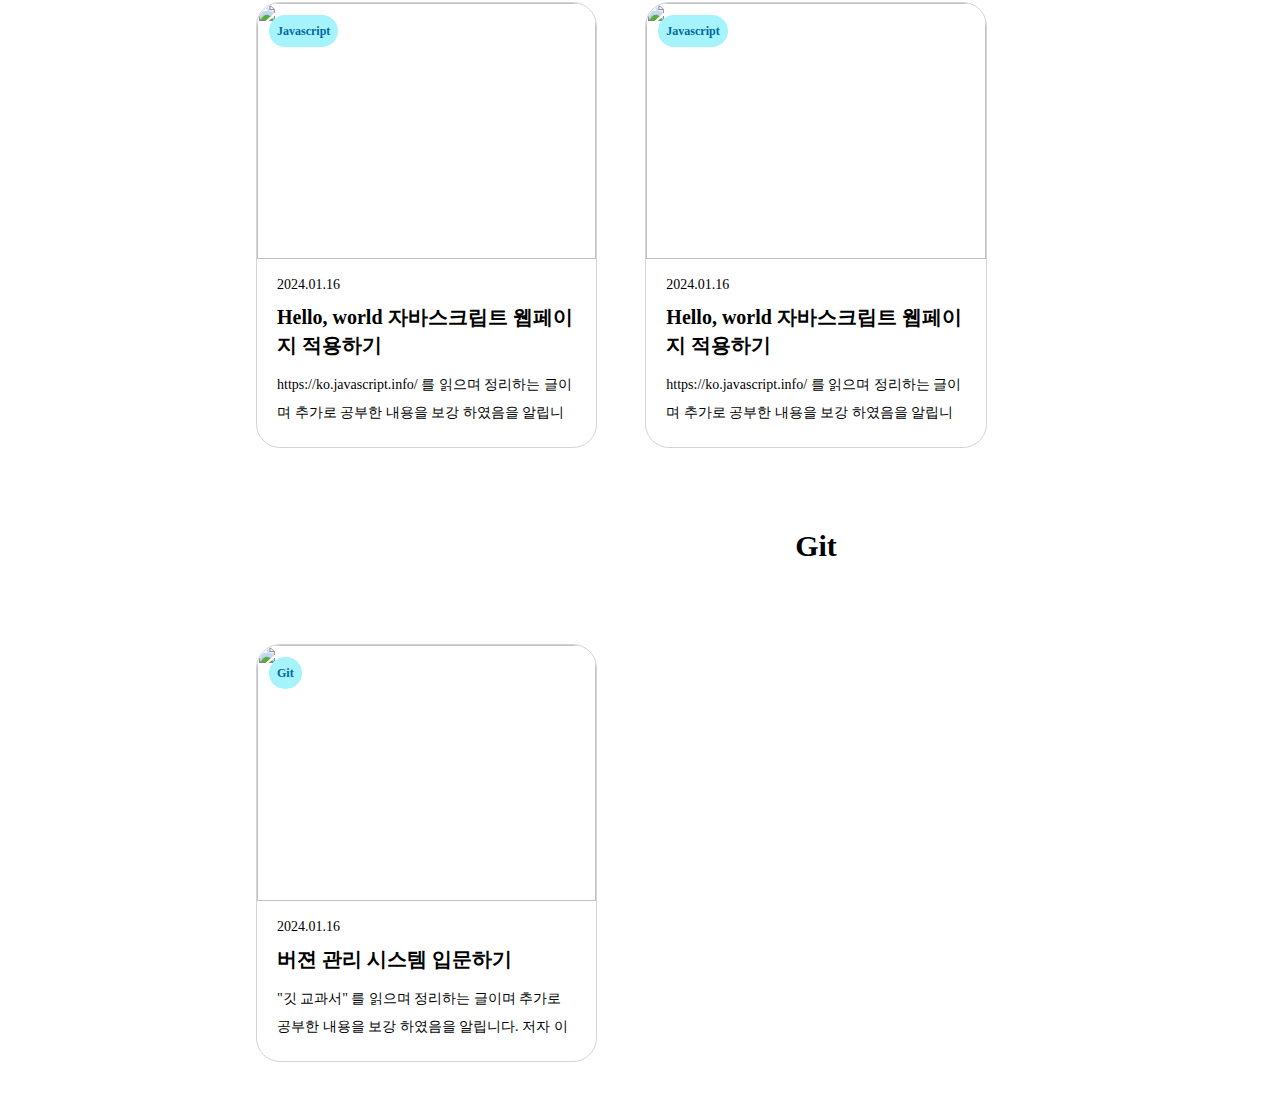
==== commit fb66a3e2: "feat : 명언 추가" ====
--- a/src/index.html
+++ b/src/index.html
@@ -16,36 +16,6 @@
 <body>
     <div class="pl-0 break-all xl:pl-64">
         <main class="relative">
-            <!-- header -->
-            <header id="header" class="w-full absolute top-5 left-0 right-0 z-10">
-                <nav class="relative flex items-center w-5/6 m-auto h-[65px] rounded-xl">
-                    <ul class="h-full flex">
-                        <li class="flex h-full">
-                            <a href="#;" class="flex items-center h-full pr-10 pl-10 text-sm text-neutral-500 font-NanumSquareNeo">
-                                Programming<i class="bi bi-caret-down-fill pl-4 text-xs"></i>
-                            </a>
-                            <div class="absolute left-0 -bottom-[24px] hidden bg-gray-50 w-full">
-                                <a href="#;">Left</a>
-                            </div>
-                        </li>
-                    </ul>
-
-                    <a href="#;" class="absolute left-2/4 w-[32px] h-[32px] bg-gray-100 border -translate-x-1/2 rounded-full"></a>
-
-                    <ul class="h-full flex ml-auto">
-                        <li class="flex h-full">
-                            <a href="#;" class="flex items-center h-full pr-10 pl-10 text-sm text-neutral-500 font-NanumSquareNeo">
-                                Page<i class="bi bi-caret-down-fill pl-4 text-xs"></i>
-                            </a>
-                            <div class="absolute left-0 -bottom-[24px] hidden bg-gray-50 w-full">
-                                <a href="#;">right</a>
-                            </div>
-                        </li>
-                    </ul>
-                </nav>
-            </header>
-            <!-- //header-->
-
             <!-- visual -->
             <section class="">
                 <main class="pb-14 relative">
@@ -56,6 +26,60 @@
                             <p class="text-2xl text-center font-NanumSquareNeo">그림쟁이 개발자의 <strong>기술 블로그</strong> 입니다</p>
                         </div>
                     </section>
+
+                    <!-- header -->
+                    <header id="header" class="w-full absolute top-5 left-0 right-0 z-10">
+                        <nav class="relative flex items-center w-5/6 m-auto h-[65px] rounded-xl">
+                            <ul class="h-full flex">
+                                <li class="flex h-full">
+                                    <a href="#;" class="flex items-center h-full pr-10 pl-10 text-sm text-neutral-500 font-NanumSquareNeo">
+                                        Programming<i class="bi bi-caret-down-fill pl-4 text-xs"></i>
+                                    </a>
+                                    <div class="absolute left-0 -bottom-[110px] hidden bg-gray-50 w-60 p-4 rounded-xl shadow-md">
+                                        <ul>
+                                            <li>
+                                                <a href="#;" class="flex items-center h-10 font-NanumSquareNeo text-sm"><i class="bi bi-brilliance"></i>&nbspJavascript</a>
+                                            </li>
+                                            <li>
+                                                <a href="#;" class="flex items-center h-10 font-NanumSquareNeo text-sm"><i class="bi bi bi-command"></i>&nbspGit</a>
+                                            </li>
+                                        </ul>
+                                    </div>
+                                </li>
+                            </ul>
+
+                            <a href="#;" class="absolute left-2/4 w-[32px] h-[32px] bg-gray-100 border -translate-x-1/2 rounded-full"></a>
+
+                            <ul class="h-full flex ml-auto">
+                                <li class="flex h-full">
+                                    <a href="#;" class="flex items-center h-full pr-10 pl-10 text-sm text-neutral-500 font-NanumSquareNeo">
+                                        Page<i class="bi bi-caret-down-fill pl-4 text-xs"></i>
+                                    </a>
+                                    <div class="absolute right-0 -bottom-[150px] hidden bg-gray-50 w-40 p-4 rounded-xl shadow-md">
+                                        <ul>
+                                            <li>
+                                                <a href="#;" class="flex items-center h-10 font-NanumSquareNeo">홈</a>
+                                            </li>
+                                            <li>
+                                                <a href="#;" class="flex items-center h-10 font-NanumSquareNeo">태그</a>
+                                            </li>
+                                            <li>
+                                                <a href="#;" class="flex items-center h-10 font-NanumSquareNeo">방명록</a>
+                                            </li>
+                                        </ul>
+                                    </div>
+                                </li>
+                            </ul>
+                        </nav>
+                    </header>
+                    <!-- //header-->
+
+                    <!-- 명언 및 젠체 방문자 수  -->
+                    <div class="flex items-center px-4 lg:px-0 lg:w-[70rem] lg:mx-auto">
+                        <div id="wiseSaying">
+                            내용이 들어갑니다.
+                        </div>
+                    </div>
 
                     <div class="flex flex-col">
                         <!-- 디자인 수정 -->
--- a/src/output.css
+++ b/src/output.css
@@ -556,8 +556,12 @@
   position: relative;
 }
 
-.-bottom-\[24px\] {
-  bottom: -24px;
+.-bottom-\[110px\] {
+  bottom: -110px;
+}
+
+.-bottom-\[150px\] {
+  bottom: -150px;
 }
 
 .bottom-0 {
@@ -677,8 +681,16 @@
   height: 100vh;
 }
 
+.w-40 {
+  width: 10rem;
+}
+
 .w-5\/6 {
   width: 83.333333%;
+}
+
+.w-60 {
+  width: 15rem;
 }
 
 .w-64 {
@@ -1002,6 +1014,12 @@
 
 .opacity-50 {
   opacity: 0.5;
+}
+
+.shadow-md {
+  --tw-shadow: 0 4px 6px -1px rgb(0 0 0 / 0.1), 0 2px 4px -2px rgb(0 0 0 / 0.1);
+  --tw-shadow-colored: 0 4px 6px -1px var(--tw-shadow-color), 0 2px 4px -2px var(--tw-shadow-color);
+  box-shadow: var(--tw-ring-offset-shadow, 0 0 #0000), var(--tw-ring-shadow, 0 0 #0000), var(--tw-shadow);
 }
 
 @font-face {
@@ -1184,12 +1202,22 @@
   box-shadow: 0 14px 28px rgba(0,0,0,0.25), 0 10px 10px rgba(0,0,0,0.22);
 }
 
-/* css -> tailwind */
-
-/* 
-.section01.show + #header nav {background: #fff;}
-.section01.show + #header {position: fixed;top: 10px;} 
-*/
+/* 스크롤 시 메인 메뉴 노출 */
+
+#mainVisual.style-show + #header nav {
+  background-color: rgba(255,255,255,0.8);
+  box-shadow: 2px 7px 15px 8px rgba(0,0,0,0.2);
+  -webkit-backdrop-filter: blur(10px);
+          backdrop-filter: blur(10px);
+  width: 83.333333%;
+}
+
+#mainVisual.style-show + #header {
+  position: fixed;
+  top: 10px;
+  width: calc(100% - 16rem);
+  margin-left: auto;
+}
 
 .empty\:my-10:empty {
   margin-top: 2.5rem;
@@ -1241,4 +1269,4 @@
   .xl\:pl-64 {
     padding-left: 16rem;
   }
-}+}
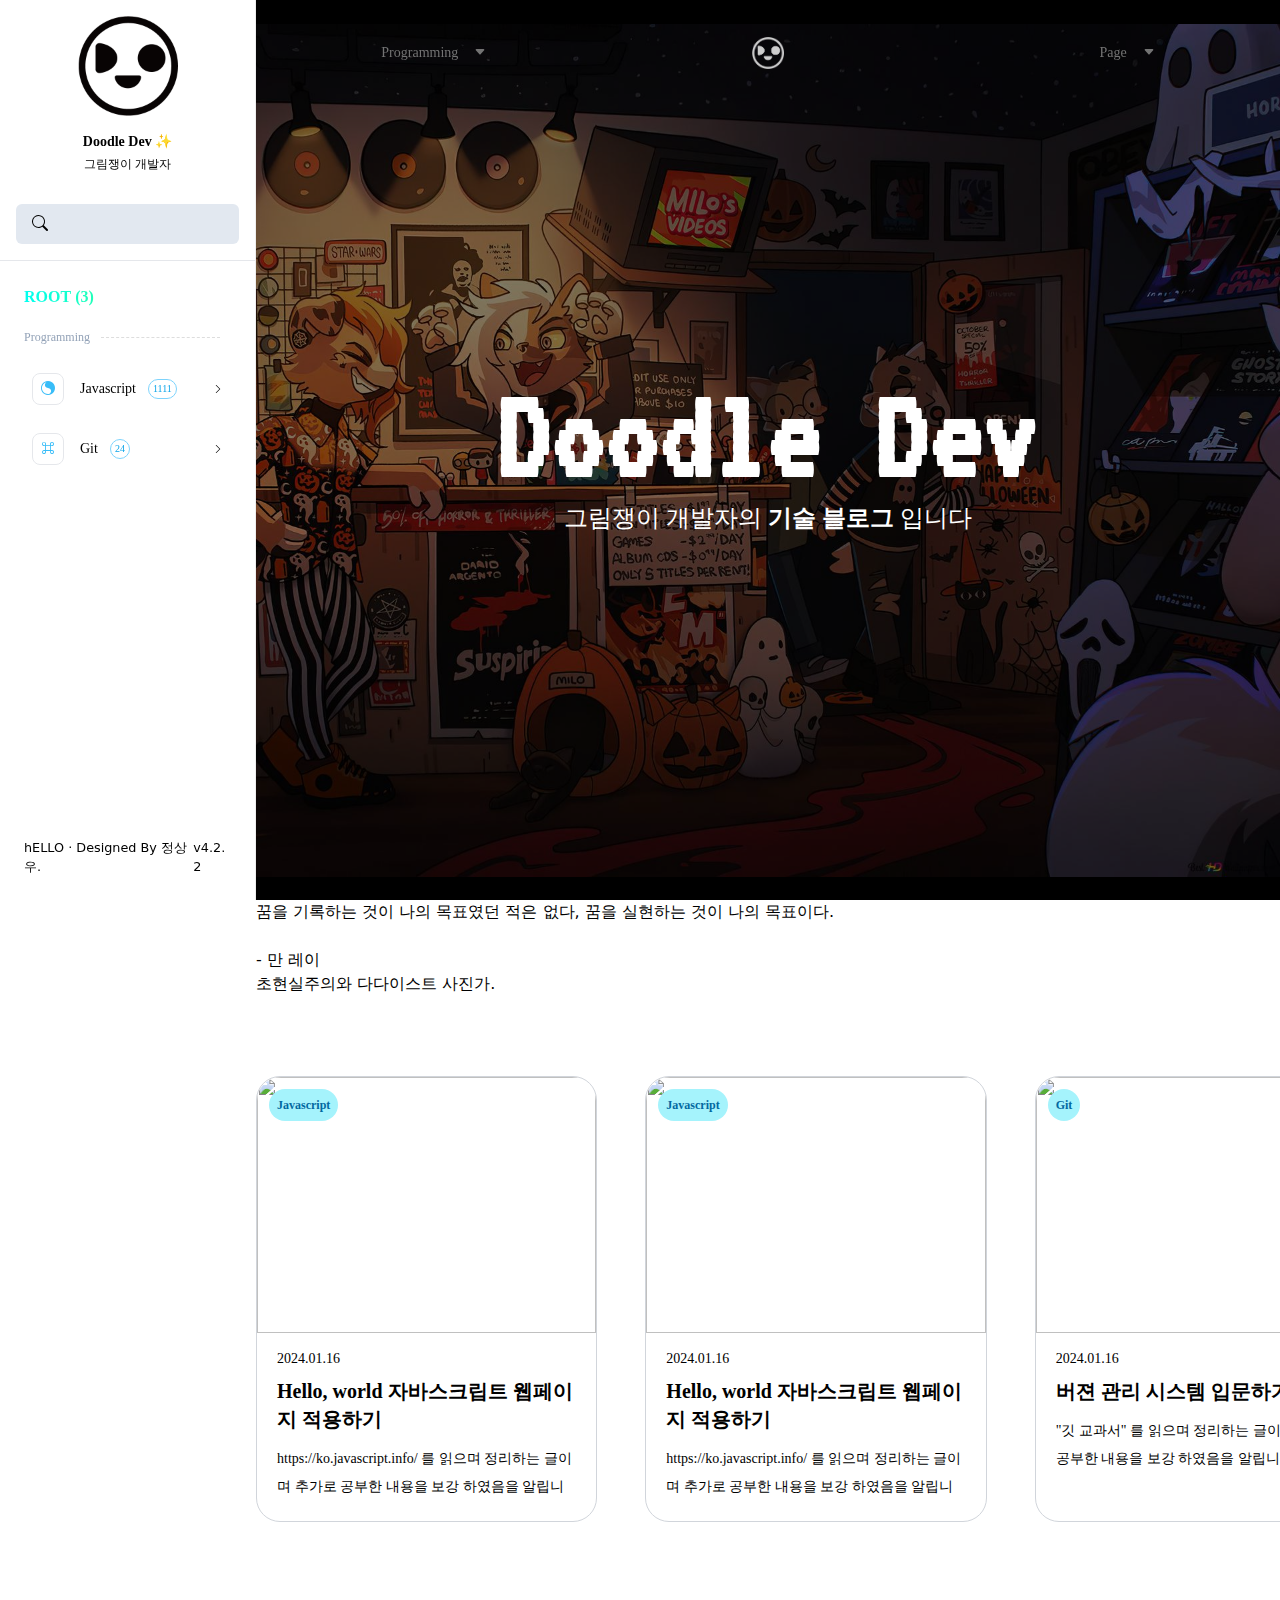
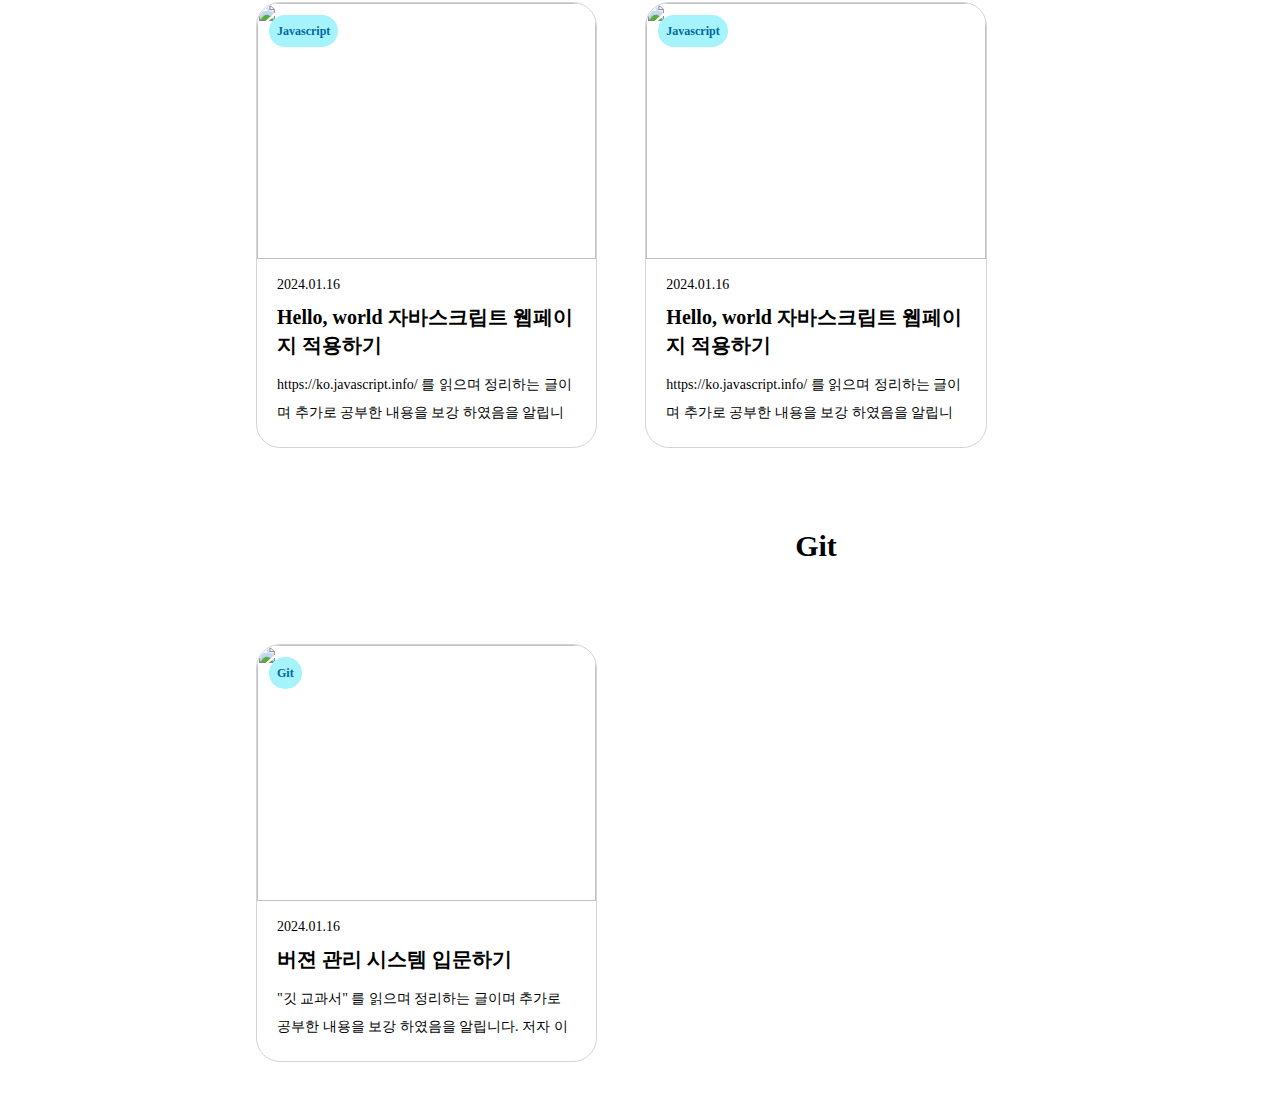
==== commit 65526486: "feat : header logo" ====
--- a/src/index.html
+++ b/src/index.html
@@ -48,7 +48,9 @@
                                 </li>
                             </ul>
 
-                            <a href="#;" class="absolute left-2/4 w-[32px] h-[32px] bg-gray-100 border -translate-x-1/2 rounded-full"></a>
+                            <a href="#;" class="absolute left-2/4 w-[32px] h-[32px] -translate-x-1/2 rounded-full">
+                                <img src="./assets/images/doodle_logo_b.png" class="bg-cover opacity-80">
+                            </a>
 
                             <ul class="h-full flex ml-auto">
                                 <li class="flex h-full">
--- a/src/output.css
+++ b/src/output.css
@@ -816,11 +816,6 @@
   background-color: rgb(165 243 252 / var(--tw-bg-opacity));
 }
 
-.bg-gray-100 {
-  --tw-bg-opacity: 1;
-  background-color: rgb(243 244 246 / var(--tw-bg-opacity));
-}
-
 .bg-gray-50 {
   --tw-bg-opacity: 1;
   background-color: rgb(249 250 251 / var(--tw-bg-opacity));
@@ -1014,6 +1009,10 @@
 
 .opacity-50 {
   opacity: 0.5;
+}
+
+.opacity-80 {
+  opacity: 0.8;
 }
 
 .shadow-md {
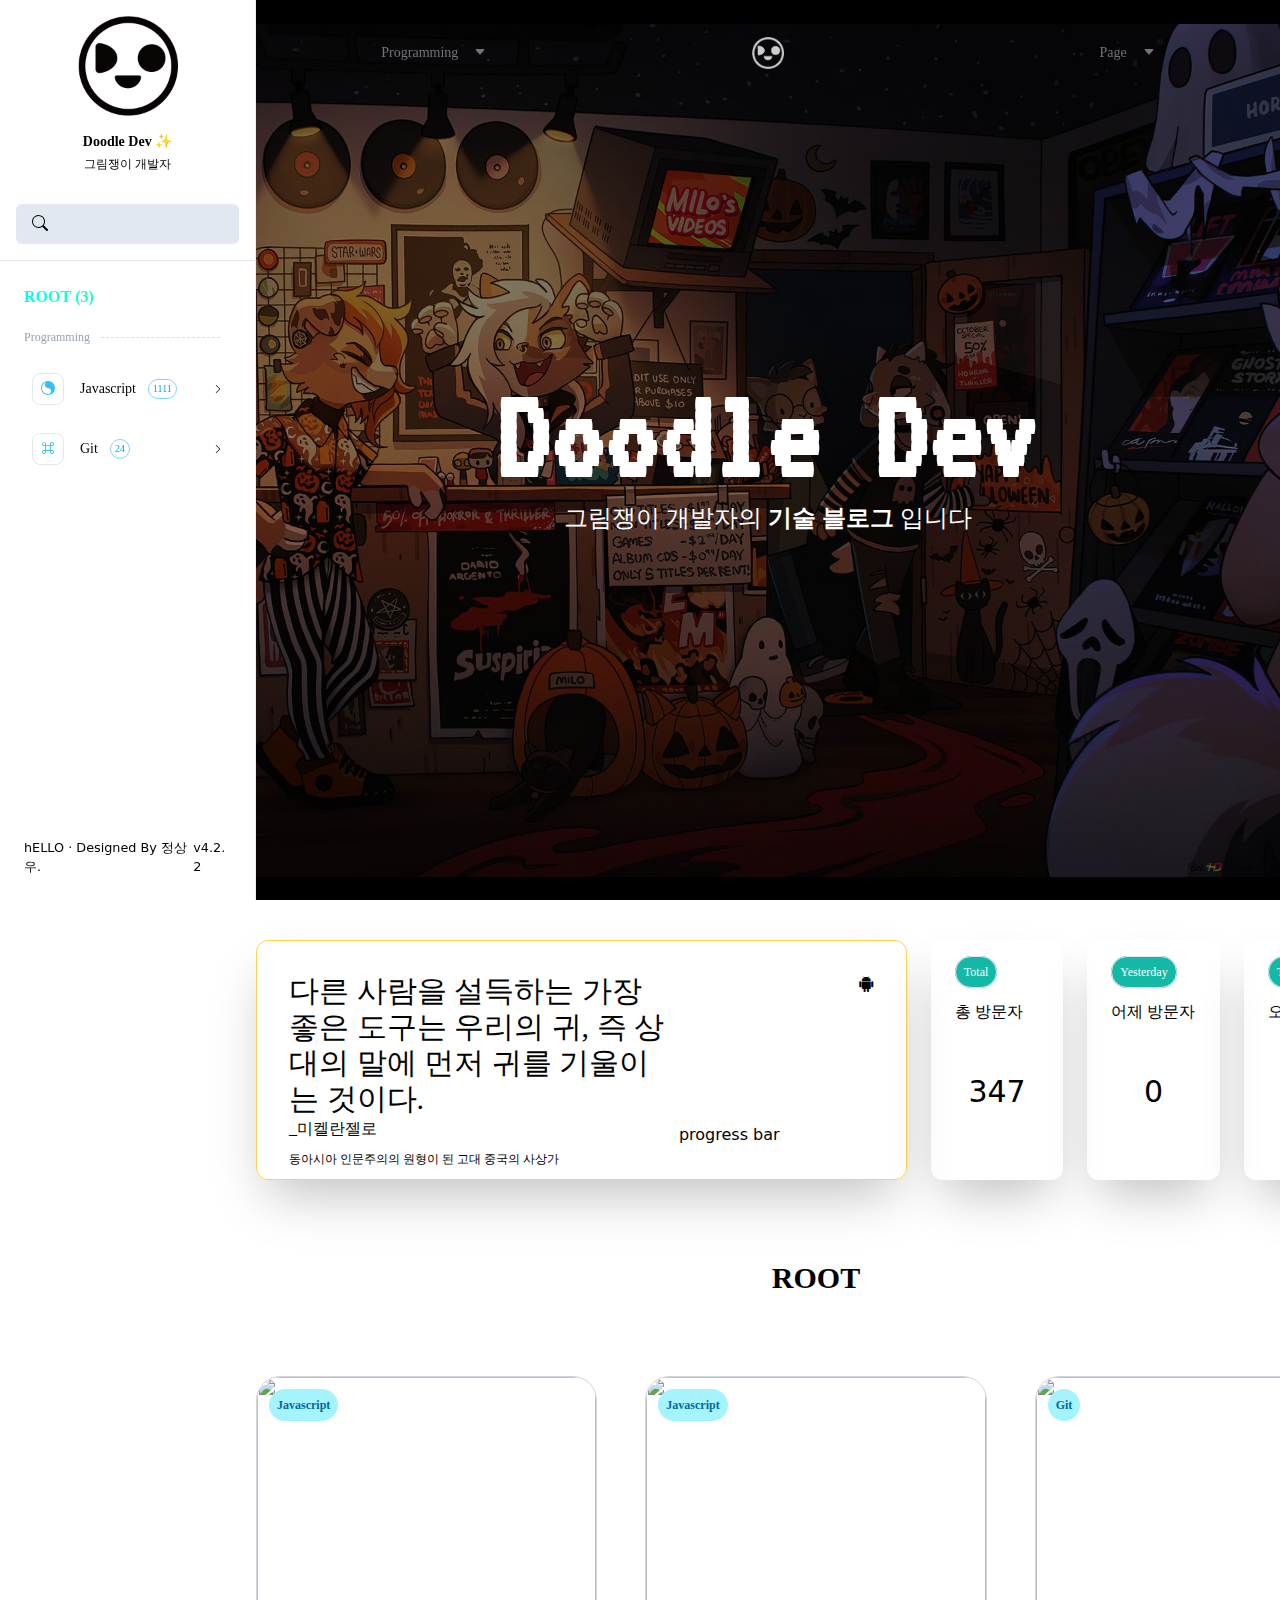
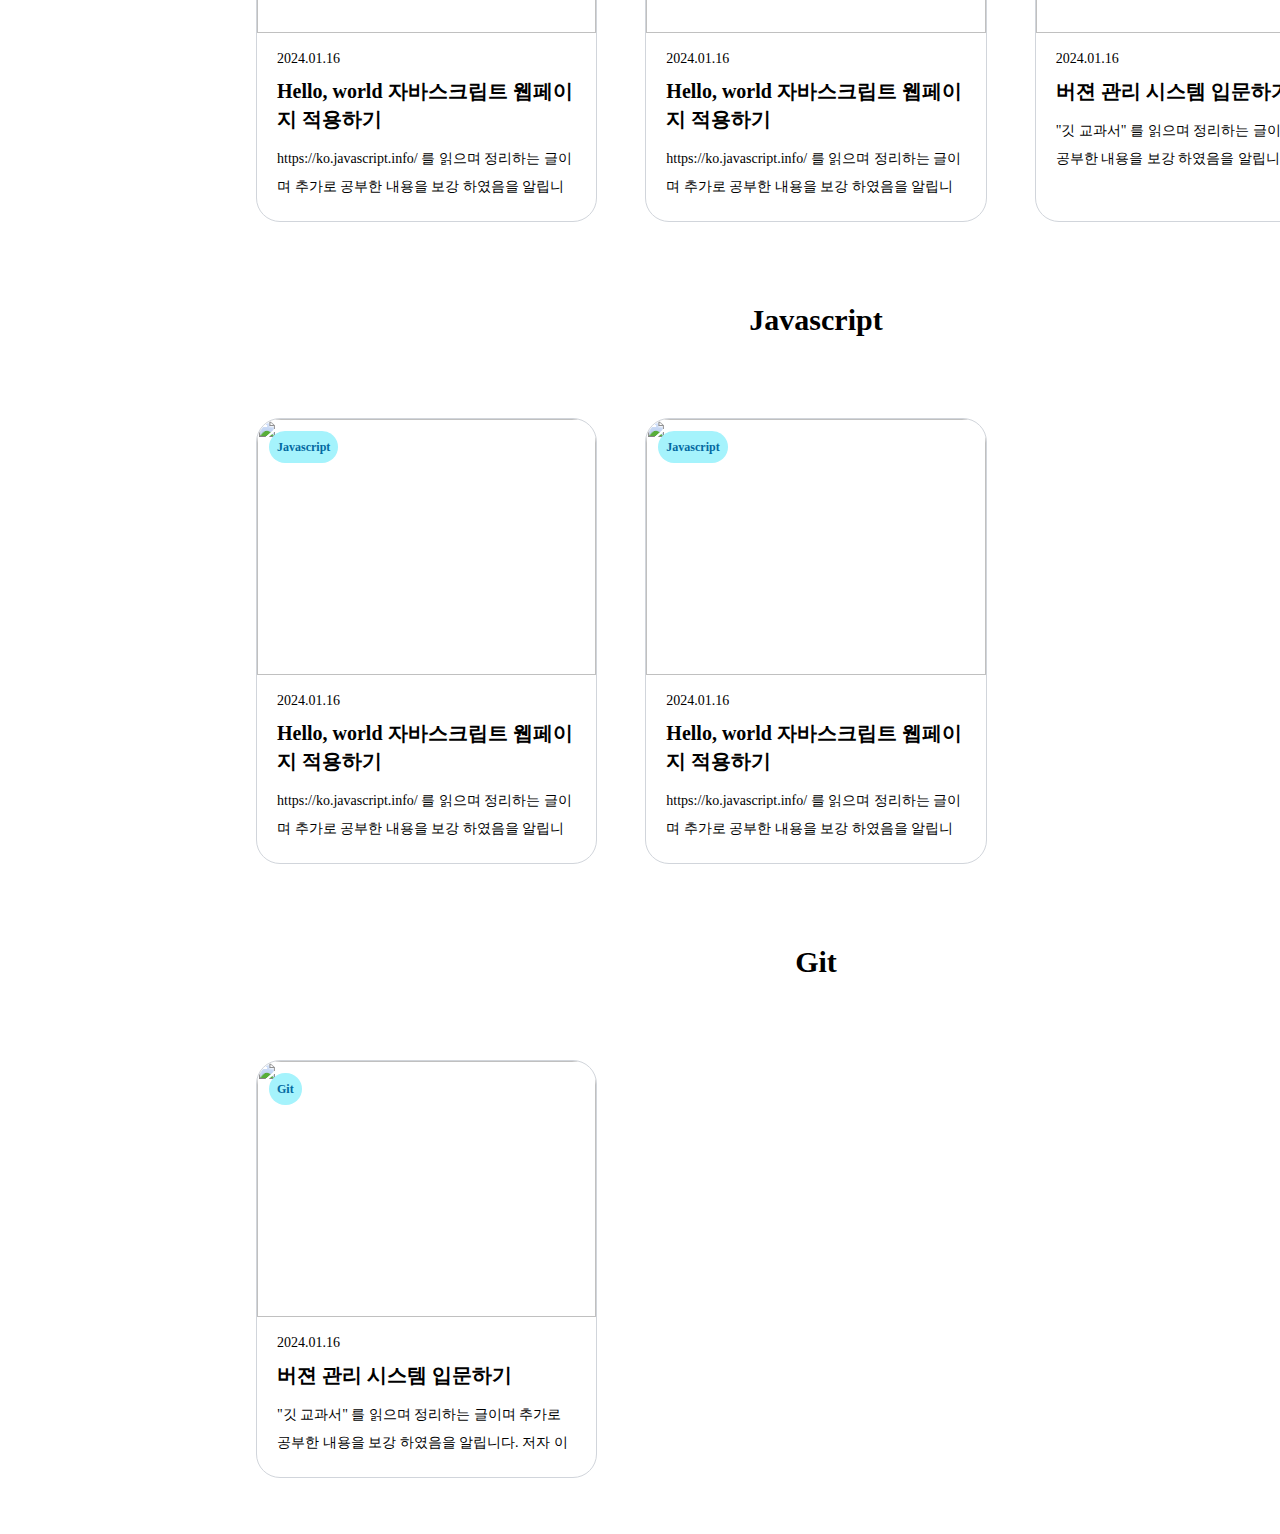
==== commit d2723a26: "feat : 메인 페이지 방문자 수 추가" ====
--- a/src/index.html
+++ b/src/index.html
@@ -77,16 +77,49 @@
                     <!-- //header-->
 
                     <!-- 명언 및 젠체 방문자 수  -->
-                    <div class="flex items-center px-4 lg:px-0 lg:w-[70rem] lg:mx-auto">
-                        <div id="wiseSaying">
-                            내용이 들어갑니다.
+                    <div class="flex items-center px-4 lg:px-0 lg:w-[70rem] mx-auto mt-10 gap-x-6 ">
+                        <div id="wiseSaying" class="h-[240px] p-8 rounded-xl shadow-2xl border-amber-300 border">
+                            <div class="flex w-full h-full ">
+                                <div class="flex flex-col w-4/6">
+                                    <p class="font-NanumPen text-3xl">다른 사람을 설득하는 가장 좋은 도구는 우리의 귀, 즉 상대의 말에 먼저 귀를 기울이는 것이다.</p>
+                                    <div class="mt-auto">
+                                        <p class="text-base mb-[10px] font-NanumSquareNeo">_미켈란젤로</p>
+                                        <p class="text-xs font-NanumSquareNeo">동아시아 인문주의의 원형이 된 고대 중국의 사상가</p>
+                                    </div>
+                                </div>
+                                <div class="flex flex-col w-2/6">
+                                    <i class="bi bi-android2 ml-auto"></i>
+                                    <div class="mt-auto">progress bar</div>
+                                </div>
+                            </div>
+                        </div>
+                        <div class="w-[15rem] h-[240px] p-6 rounded-xl shadow-2xl">
+                            <div class="flex flex-col">
+                                <div class="text-white text-xs"><span class="p-2 border bg-teal-500 font-NanumSquareNeo rounded-full">Total</span></div>
+                                <div class="mt-5 font-NanumSquareNeo">총 방문자</div>
+                                <div class="text-center mt-[50px] text-3xl">347</div>
+                            </div>
+                        </div>
+                        <div class="w-[15rem] h-[240px] p-6 rounded-xl shadow-2xl">
+                            <div class="flex flex-col">
+                                <div class="text-white text-xs"><span class="p-2 border bg-teal-500 font-NanumSquareNeo rounded-full">Yesterday</span></div>
+                                <div class="mt-5 font-NanumSquareNeo">어제 방문자</div>
+                                <div class="text-center mt-[50px] text-3xl">0</div>
+                            </div>
+                        </div>
+                        <div class="w-[15rem] h-[240px] p-6 rounded-xl shadow-2xl">
+                            <div class="flex flex-col">
+                                <div class="text-white text-xs"><span class="p-2 border bg-teal-500 font-NanumSquareNeo rounded-full">Today</span></div>
+                                <div class="mt-5 font-NanumSquareNeo">오늘 방문자</div>
+                                <div class="text-center mt-[50px] text-3xl">2</div>
+                            </div>
                         </div>
                     </div>
 
                     <div class="flex flex-col">
                         <!-- 디자인 수정 -->
                         <section class="flex flex-col items-center px-4 lg:px-0 lg:w-[70rem] lg:mx-auto" data-mode="grid">
-                            <div class="text-3xl font-bold text-h-600 dark:text-h-200 my-10 empty:my-10 lg:my-20"></div>
+                            <div class="text-3xl font-bold text-h-600 dark:text-h-200 my-10 empty:my-10 lg:my-20 font-NanumSquareNeo">ROOT</div>
                             <div class="list">
                                 <div class="relative style-card-shadow rounded-3xl border-solid border border-gray-300">
                                     <a href="#;" class="block relative">
@@ -134,7 +167,7 @@
                         <!-- //디자인 수정 -->
                     
                         <section class="flex flex-col items-center px-4 lg:px-0 lg:w-[70rem] lg:mx-auto" data-mode="grid">
-                            <div class="text-3xl font-bold text-h-600 dark:text-h-200 my-10 empty:my-10 lg:my-20"></div>
+                            <div class="text-3xl font-bold text-h-600 dark:text-h-200 my-10 empty:my-10 lg:my-20 font-NanumSquareNeo">Javascript</div>
                             <div class="list">
                                 <div class="relative style-card-shadow rounded-3xl border-solid border border-gray-300">
                                     <a href="#;" class="block relative">
--- a/src/output.css
+++ b/src/output.css
@@ -612,6 +612,11 @@
   margin: auto;
 }
 
+.mx-auto {
+  margin-left: auto;
+  margin-right: auto;
+}
+
 .my-10 {
   margin-top: 2.5rem;
   margin-bottom: 2.5rem;
@@ -633,6 +638,10 @@
   margin-right: 1rem;
 }
 
+.mt-10 {
+  margin-top: 2.5rem;
+}
+
 .mt-3 {
   margin-top: 0.75rem;
 }
@@ -641,6 +650,34 @@
   margin-top: auto;
 }
 
+.mb-\[5px\] {
+  margin-bottom: 5px;
+}
+
+.mb-\[8px\] {
+  margin-bottom: 8px;
+}
+
+.mb-\[2rem\] {
+  margin-bottom: 2rem;
+}
+
+.mb-\[1rem\] {
+  margin-bottom: 1rem;
+}
+
+.mb-\[10px\] {
+  margin-bottom: 10px;
+}
+
+.mt-5 {
+  margin-top: 1.25rem;
+}
+
+.mt-\[50px\] {
+  margin-top: 50px;
+}
+
 .block {
   display: block;
 }
@@ -665,6 +702,10 @@
   height: 2rem;
 }
 
+.h-\[200px\] {
+  height: 200px;
+}
+
 .h-\[32px\] {
   height: 32px;
 }
@@ -681,6 +722,22 @@
   height: 100vh;
 }
 
+.h-\[100\%\] {
+  height: 100%;
+}
+
+.h-\[250px\] {
+  height: 250px;
+}
+
+.h-\[230px\] {
+  height: 230px;
+}
+
+.h-\[240px\] {
+  height: 240px;
+}
+
 .w-40 {
   width: 10rem;
 }
@@ -707,6 +764,62 @@
 
 .w-full {
   width: 100%;
+}
+
+.w-\[70rem\] {
+  width: 70rem;
+}
+
+.w-\[20rem\] {
+  width: 20rem;
+}
+
+.w-\[10px\] {
+  width: 10px;
+}
+
+.w-\[1px\] {
+  width: 1px;
+}
+
+.w-20 {
+  width: 5rem;
+}
+
+.w-4\/6 {
+  width: 66.666667%;
+}
+
+.w-2\/6 {
+  width: 33.333333%;
+}
+
+.w-\[4rem\] {
+  width: 4rem;
+}
+
+.w-\[40rem\] {
+  width: 40rem;
+}
+
+.w-\[10rem\] {
+  width: 10rem;
+}
+
+.w-\[15rem\] {
+  width: 15rem;
+}
+
+.w-\[18rem\] {
+  width: 18rem;
+}
+
+.w-\[17rem\] {
+  width: 17rem;
+}
+
+.w-1\/6 {
+  width: 16.666667%;
 }
 
 .-translate-x-1\/2 {
@@ -744,6 +857,11 @@
        column-gap: 0.25rem;
 }
 
+.gap-x-6 {
+  -moz-column-gap: 1.5rem;
+       column-gap: 1.5rem;
+}
+
 .gap-y-3 {
   row-gap: 0.75rem;
 }
@@ -786,6 +904,10 @@
 
 .border {
   border-width: 1px;
+}
+
+.border-2 {
+  border-width: 2px;
 }
 
 .border-r {
@@ -806,6 +928,17 @@
   border-color: rgb(125 211 252 / var(--tw-border-opacity));
 }
 
+.border-amber-300 {
+  --tw-border-opacity: 1;
+  border-color: rgb(252 211 77 / var(--tw-border-opacity));
+}
+
+.border-x-amber-300 {
+  --tw-border-opacity: 1;
+  border-left-color: rgb(252 211 77 / var(--tw-border-opacity));
+  border-right-color: rgb(252 211 77 / var(--tw-border-opacity));
+}
+
 .bg-black {
   --tw-bg-opacity: 1;
   background-color: rgb(0 0 0 / var(--tw-bg-opacity));
@@ -826,6 +959,16 @@
   background-color: rgb(226 232 240 / var(--tw-bg-opacity));
 }
 
+.bg-teal-900 {
+  --tw-bg-opacity: 1;
+  background-color: rgb(19 78 74 / var(--tw-bg-opacity));
+}
+
+.bg-teal-500 {
+  --tw-bg-opacity: 1;
+  background-color: rgb(20 184 166 / var(--tw-bg-opacity));
+}
+
 .bg-\[url\(\'\.\/assets\/images\/visual_bg\.jpg\'\)\] {
   background-image: url('./assets/images/visual_bg.jpg');
 }
@@ -879,6 +1022,10 @@
   padding: 1.5rem;
 }
 
+.p-8 {
+  padding: 2rem;
+}
+
 .px-4 {
   padding-left: 1rem;
   padding-right: 1rem;
@@ -928,6 +1075,10 @@
   font-family: NanumSquareNeo;
 }
 
+.font-NanumPen {
+  font-family: NanumPen;
+}
+
 .text-2xl {
   font-size: 1.5rem;
   line-height: 2rem;
@@ -961,12 +1112,36 @@
   line-height: 1rem;
 }
 
+.text-9xl {
+  font-size: 8rem;
+  line-height: 1;
+}
+
+.text-4xl {
+  font-size: 2.25rem;
+  line-height: 2.5rem;
+}
+
+.text-xl {
+  font-size: 1.25rem;
+  line-height: 1.75rem;
+}
+
+.text-lg {
+  font-size: 1.125rem;
+  line-height: 1.75rem;
+}
+
 .font-bold {
   font-weight: 700;
 }
 
 .font-semibold {
   font-weight: 600;
+}
+
+.font-extrabold {
+  font-weight: 800;
 }
 
 .leading-7 {
@@ -1007,12 +1182,61 @@
   color: rgb(255 255 255 / var(--tw-text-opacity));
 }
 
+.text-purple-600 {
+  --tw-text-opacity: 1;
+  color: rgb(147 51 234 / var(--tw-text-opacity));
+}
+
+.text-rose-700 {
+  --tw-text-opacity: 1;
+  color: rgb(190 18 60 / var(--tw-text-opacity));
+}
+
+.text-rose-500 {
+  --tw-text-opacity: 1;
+  color: rgb(244 63 94 / var(--tw-text-opacity));
+}
+
+.text-teal-300 {
+  --tw-text-opacity: 1;
+  color: rgb(94 234 212 / var(--tw-text-opacity));
+}
+
+.text-teal-500 {
+  --tw-text-opacity: 1;
+  color: rgb(20 184 166 / var(--tw-text-opacity));
+}
+
+.text-teal-900 {
+  --tw-text-opacity: 1;
+  color: rgb(19 78 74 / var(--tw-text-opacity));
+}
+
+.text-teal-700 {
+  --tw-text-opacity: 1;
+  color: rgb(15 118 110 / var(--tw-text-opacity));
+}
+
 .opacity-50 {
   opacity: 0.5;
 }
 
 .opacity-80 {
   opacity: 0.8;
+}
+
+.opacity-10 {
+  opacity: 0.1;
+}
+
+.opacity-90 {
+  opacity: 0.9;
+}
+
+.shadow-2xl {
+  --tw-shadow: 0 25px 50px -12px rgb(0 0 0 / 0.25);
+  --tw-shadow-colored: 0 25px 50px -12px var(--tw-shadow-color);
+  box-shadow: var(--tw-ring-offset-shadow, 0 0 #0000), var(--tw-ring-shadow, 0 0 #0000), var(--tw-shadow);
 }
 
 .shadow-md {
@@ -1029,6 +1253,18 @@
   font-weight: normal;
 
   font-style: normal;
+}
+
+@font-face {
+  font-family: 'NanumPen';
+
+  font-weight: normal;
+
+  font-style: normal;
+
+  src: url('https://cdn.jsdelivr.net/gh/webfontworld/naver/NanumPen.woff2') format('woff2');
+
+  font-display: swap;
 }
 
 /* 
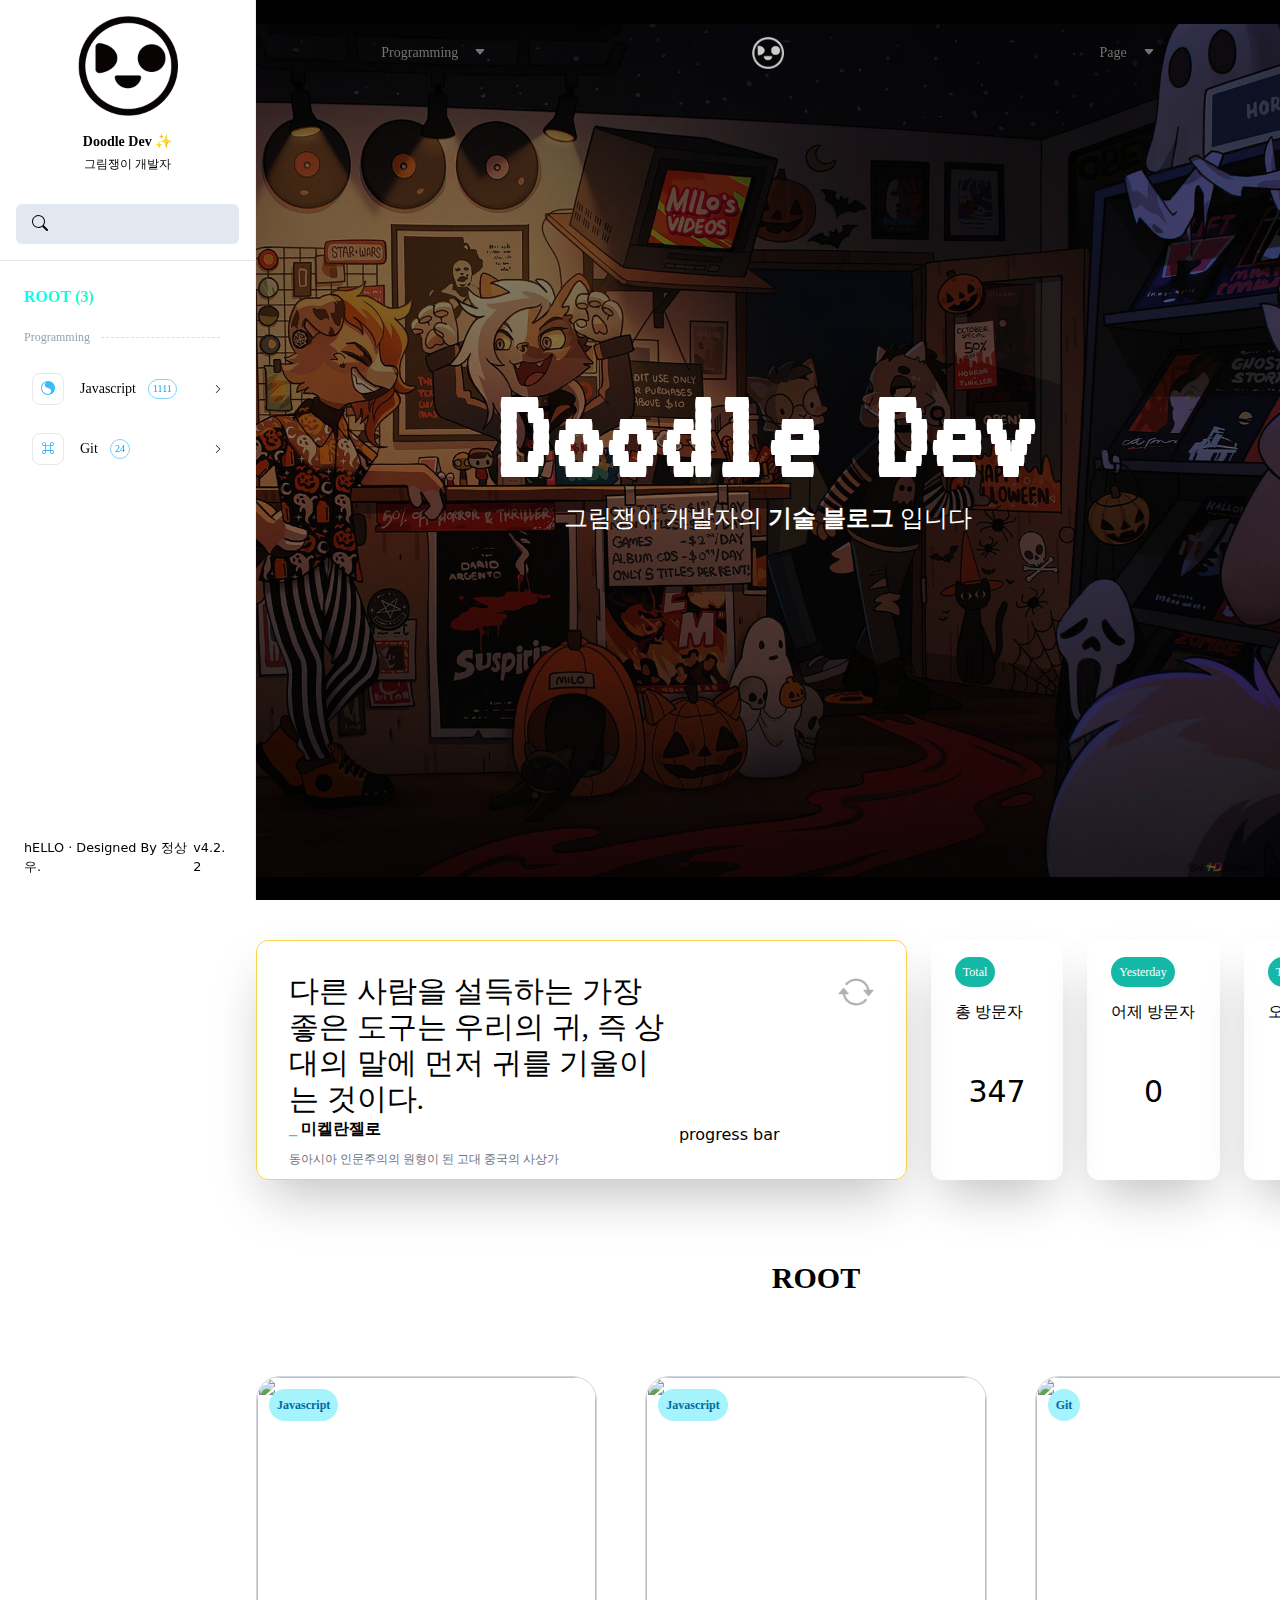
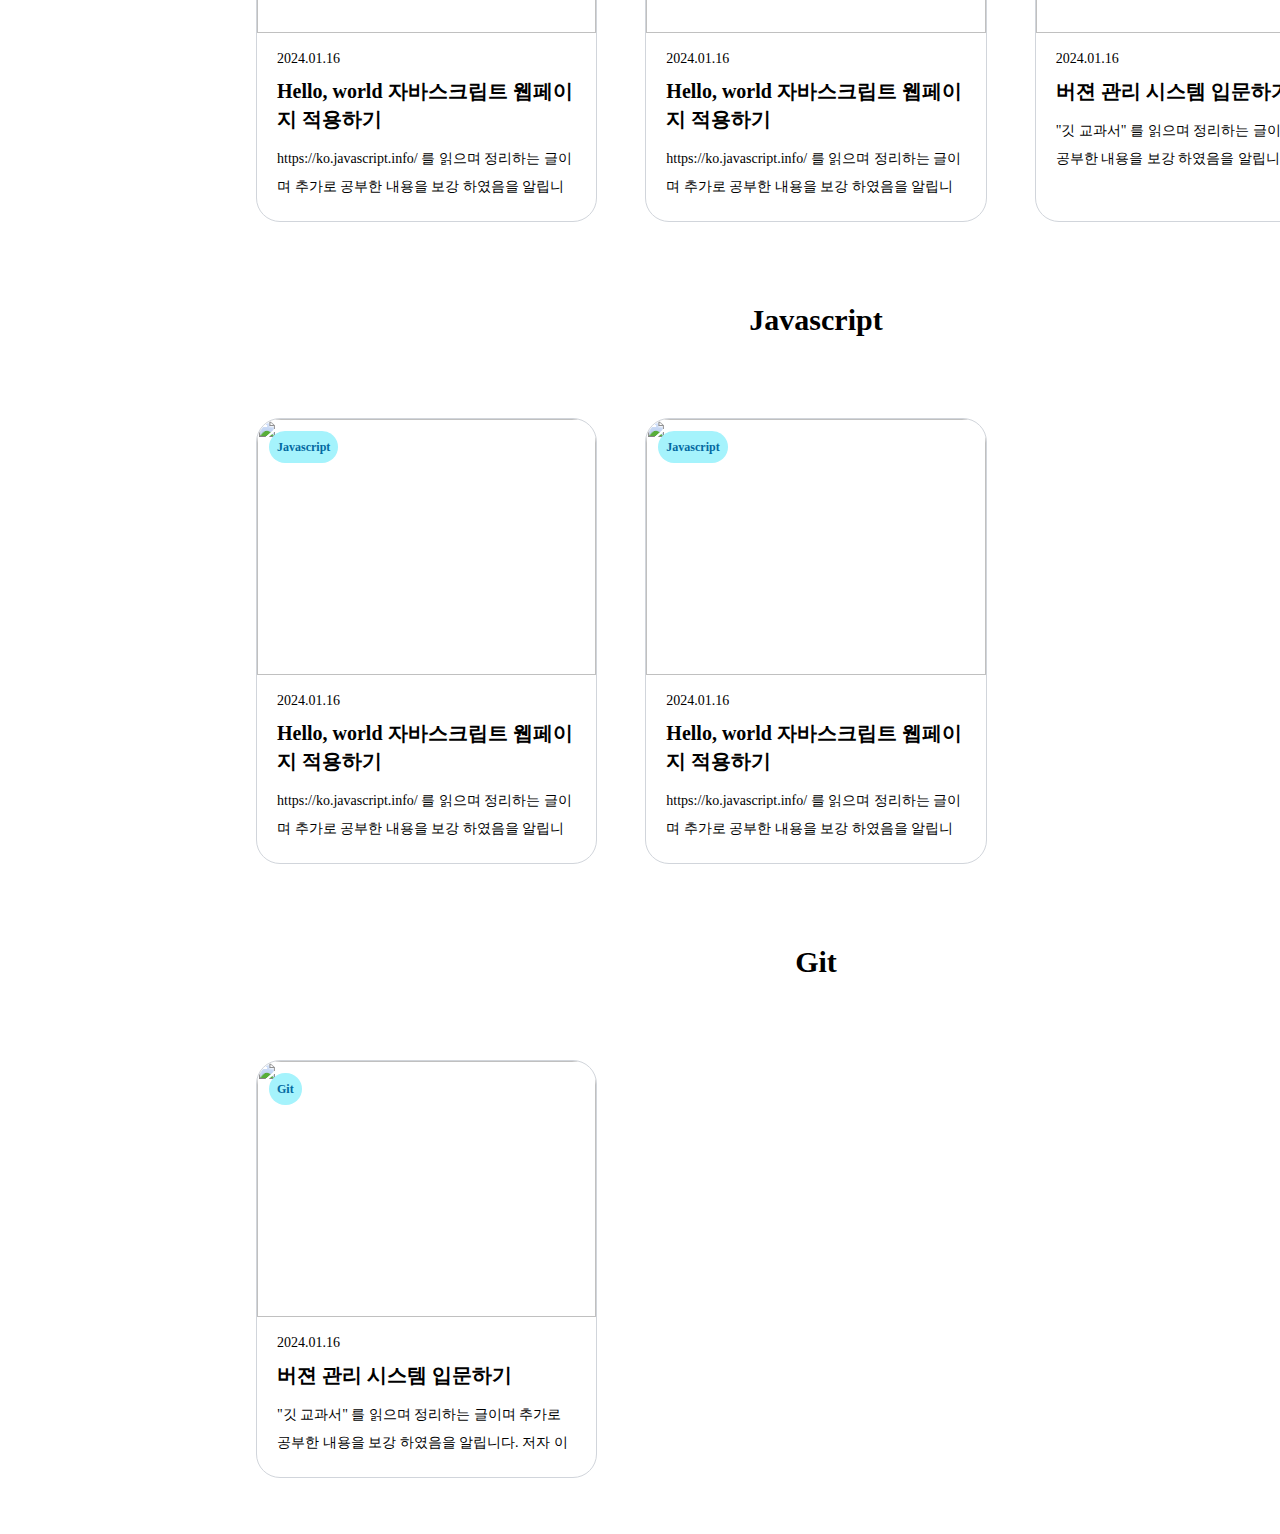
==== commit 82a638eb: "feat : 새로고침 스피어 아이콘  회전 애니메이션 추가" ====
--- a/src/index.html
+++ b/src/index.html
@@ -83,33 +83,33 @@
                                 <div class="flex flex-col w-4/6">
                                     <p class="font-NanumPen text-3xl">다른 사람을 설득하는 가장 좋은 도구는 우리의 귀, 즉 상대의 말에 먼저 귀를 기울이는 것이다.</p>
                                     <div class="mt-auto">
-                                        <p class="text-base mb-[10px] font-NanumSquareNeo">_미켈란젤로</p>
-                                        <p class="text-xs font-NanumSquareNeo">동아시아 인문주의의 원형이 된 고대 중국의 사상가</p>
+                                        <p class="text-base mb-[10px] font-NanumSquareNeo font-extrabold"><span class="text-emerald-400 mr-1">_</span>미켈란젤로</p>
+                                        <p class="text-xs font-NanumSquareNeo text-gray-500">동아시아 인문주의의 원형이 된 고대 중국의 사상가</p>
                                     </div>
                                 </div>
                                 <div class="flex flex-col w-2/6">
-                                    <i class="bi bi-android2 ml-auto"></i>
+                                    <button type="button" class="ml-auto style-repeat"><i class="bi bi-arrow-repeat text-4xl "></i></button>
                                     <div class="mt-auto">progress bar</div>
                                 </div>
                             </div>
                         </div>
                         <div class="w-[15rem] h-[240px] p-6 rounded-xl shadow-2xl">
                             <div class="flex flex-col">
-                                <div class="text-white text-xs"><span class="p-2 border bg-teal-500 font-NanumSquareNeo rounded-full">Total</span></div>
+                                <div class="text-white text-xs"><span class="p-2 bg-teal-500 font-NanumSquareNeo rounded-full">Total</span></div>
                                 <div class="mt-5 font-NanumSquareNeo">총 방문자</div>
                                 <div class="text-center mt-[50px] text-3xl">347</div>
                             </div>
                         </div>
                         <div class="w-[15rem] h-[240px] p-6 rounded-xl shadow-2xl">
                             <div class="flex flex-col">
-                                <div class="text-white text-xs"><span class="p-2 border bg-teal-500 font-NanumSquareNeo rounded-full">Yesterday</span></div>
+                                <div class="text-white text-xs"><span class="p-2 bg-teal-500 font-NanumSquareNeo rounded-full">Yesterday</span></div>
                                 <div class="mt-5 font-NanumSquareNeo">어제 방문자</div>
                                 <div class="text-center mt-[50px] text-3xl">0</div>
                             </div>
                         </div>
                         <div class="w-[15rem] h-[240px] p-6 rounded-xl shadow-2xl">
                             <div class="flex flex-col">
-                                <div class="text-white text-xs"><span class="p-2 border bg-teal-500 font-NanumSquareNeo rounded-full">Today</span></div>
+                                <div class="text-white text-xs"><span class="p-2 bg-teal-500 font-NanumSquareNeo rounded-full">Today</span></div>
                                 <div class="mt-5 font-NanumSquareNeo">오늘 방문자</div>
                                 <div class="text-center mt-[50px] text-3xl">2</div>
                             </div>
--- a/src/output.css
+++ b/src/output.css
@@ -622,6 +622,10 @@
   margin-bottom: 2.5rem;
 }
 
+.mb-\[10px\] {
+  margin-bottom: 10px;
+}
+
 .ml-1 {
   margin-left: 0.25rem;
 }
@@ -634,6 +638,10 @@
   margin-left: auto;
 }
 
+.mr-1 {
+  margin-right: 0.25rem;
+}
+
 .mr-4 {
   margin-right: 1rem;
 }
@@ -646,38 +654,18 @@
   margin-top: 0.75rem;
 }
 
+.mt-5 {
+  margin-top: 1.25rem;
+}
+
+.mt-\[50px\] {
+  margin-top: 50px;
+}
+
 .mt-auto {
   margin-top: auto;
 }
 
-.mb-\[5px\] {
-  margin-bottom: 5px;
-}
-
-.mb-\[8px\] {
-  margin-bottom: 8px;
-}
-
-.mb-\[2rem\] {
-  margin-bottom: 2rem;
-}
-
-.mb-\[1rem\] {
-  margin-bottom: 1rem;
-}
-
-.mb-\[10px\] {
-  margin-bottom: 10px;
-}
-
-.mt-5 {
-  margin-top: 1.25rem;
-}
-
-.mt-\[50px\] {
-  margin-top: 50px;
-}
-
 .block {
   display: block;
 }
@@ -702,8 +690,8 @@
   height: 2rem;
 }
 
-.h-\[200px\] {
-  height: 200px;
+.h-\[240px\] {
+  height: 240px;
 }
 
 .h-\[32px\] {
@@ -722,20 +710,12 @@
   height: 100vh;
 }
 
-.h-\[100\%\] {
-  height: 100%;
-}
-
-.h-\[250px\] {
-  height: 250px;
-}
-
-.h-\[230px\] {
-  height: 230px;
-}
-
-.h-\[240px\] {
-  height: 240px;
+.w-2\/6 {
+  width: 33.333333%;
+}
+
+.w-4\/6 {
+  width: 66.666667%;
 }
 
 .w-40 {
@@ -758,68 +738,16 @@
   width: 2rem;
 }
 
+.w-\[15rem\] {
+  width: 15rem;
+}
+
 .w-\[32px\] {
   width: 32px;
 }
 
 .w-full {
   width: 100%;
-}
-
-.w-\[70rem\] {
-  width: 70rem;
-}
-
-.w-\[20rem\] {
-  width: 20rem;
-}
-
-.w-\[10px\] {
-  width: 10px;
-}
-
-.w-\[1px\] {
-  width: 1px;
-}
-
-.w-20 {
-  width: 5rem;
-}
-
-.w-4\/6 {
-  width: 66.666667%;
-}
-
-.w-2\/6 {
-  width: 33.333333%;
-}
-
-.w-\[4rem\] {
-  width: 4rem;
-}
-
-.w-\[40rem\] {
-  width: 40rem;
-}
-
-.w-\[10rem\] {
-  width: 10rem;
-}
-
-.w-\[15rem\] {
-  width: 15rem;
-}
-
-.w-\[18rem\] {
-  width: 18rem;
-}
-
-.w-\[17rem\] {
-  width: 17rem;
-}
-
-.w-1\/6 {
-  width: 16.666667%;
 }
 
 .-translate-x-1\/2 {
@@ -906,16 +834,17 @@
   border-width: 1px;
 }
 
-.border-2 {
-  border-width: 2px;
-}
-
 .border-r {
   border-right-width: 1px;
 }
 
 .border-solid {
   border-style: solid;
+}
+
+.border-amber-300 {
+  --tw-border-opacity: 1;
+  border-color: rgb(252 211 77 / var(--tw-border-opacity));
 }
 
 .border-gray-300 {
@@ -928,17 +857,6 @@
   border-color: rgb(125 211 252 / var(--tw-border-opacity));
 }
 
-.border-amber-300 {
-  --tw-border-opacity: 1;
-  border-color: rgb(252 211 77 / var(--tw-border-opacity));
-}
-
-.border-x-amber-300 {
-  --tw-border-opacity: 1;
-  border-left-color: rgb(252 211 77 / var(--tw-border-opacity));
-  border-right-color: rgb(252 211 77 / var(--tw-border-opacity));
-}
-
 .bg-black {
   --tw-bg-opacity: 1;
   background-color: rgb(0 0 0 / var(--tw-bg-opacity));
@@ -959,11 +877,6 @@
   background-color: rgb(226 232 240 / var(--tw-bg-opacity));
 }
 
-.bg-teal-900 {
-  --tw-bg-opacity: 1;
-  background-color: rgb(19 78 74 / var(--tw-bg-opacity));
-}
-
 .bg-teal-500 {
   --tw-bg-opacity: 1;
   background-color: rgb(20 184 166 / var(--tw-bg-opacity));
@@ -1071,12 +984,12 @@
   text-align: right;
 }
 
+.font-NanumPen {
+  font-family: NanumPen;
+}
+
 .font-NanumSquareNeo {
   font-family: NanumSquareNeo;
-}
-
-.font-NanumPen {
-  font-family: NanumPen;
 }
 
 .text-2xl {
@@ -1089,6 +1002,11 @@
   line-height: 2.25rem;
 }
 
+.text-4xl {
+  font-size: 2.25rem;
+  line-height: 2.5rem;
+}
+
 .text-\[10px\] {
   font-size: 10px;
 }
@@ -1112,44 +1030,34 @@
   line-height: 1rem;
 }
 
-.text-9xl {
-  font-size: 8rem;
-  line-height: 1;
-}
-
-.text-4xl {
-  font-size: 2.25rem;
-  line-height: 2.5rem;
-}
-
-.text-xl {
-  font-size: 1.25rem;
-  line-height: 1.75rem;
-}
-
-.text-lg {
-  font-size: 1.125rem;
-  line-height: 1.75rem;
-}
-
 .font-bold {
   font-weight: 700;
 }
 
+.font-extrabold {
+  font-weight: 800;
+}
+
 .font-semibold {
   font-weight: 600;
 }
 
-.font-extrabold {
-  font-weight: 800;
-}
-
 .leading-7 {
   line-height: 1.75rem;
 }
 
 .leading-none {
   line-height: 1;
+}
+
+.text-emerald-400 {
+  --tw-text-opacity: 1;
+  color: rgb(52 211 153 / var(--tw-text-opacity));
+}
+
+.text-gray-500 {
+  --tw-text-opacity: 1;
+  color: rgb(107 114 128 / var(--tw-text-opacity));
 }
 
 .text-neutral-500 {
@@ -1182,55 +1090,12 @@
   color: rgb(255 255 255 / var(--tw-text-opacity));
 }
 
-.text-purple-600 {
-  --tw-text-opacity: 1;
-  color: rgb(147 51 234 / var(--tw-text-opacity));
-}
-
-.text-rose-700 {
-  --tw-text-opacity: 1;
-  color: rgb(190 18 60 / var(--tw-text-opacity));
-}
-
-.text-rose-500 {
-  --tw-text-opacity: 1;
-  color: rgb(244 63 94 / var(--tw-text-opacity));
-}
-
-.text-teal-300 {
-  --tw-text-opacity: 1;
-  color: rgb(94 234 212 / var(--tw-text-opacity));
-}
-
-.text-teal-500 {
-  --tw-text-opacity: 1;
-  color: rgb(20 184 166 / var(--tw-text-opacity));
-}
-
-.text-teal-900 {
-  --tw-text-opacity: 1;
-  color: rgb(19 78 74 / var(--tw-text-opacity));
-}
-
-.text-teal-700 {
-  --tw-text-opacity: 1;
-  color: rgb(15 118 110 / var(--tw-text-opacity));
-}
-
 .opacity-50 {
   opacity: 0.5;
 }
 
 .opacity-80 {
   opacity: 0.8;
-}
-
-.opacity-10 {
-  opacity: 0.1;
-}
-
-.opacity-90 {
-  opacity: 0.9;
 }
 
 .shadow-2xl {
@@ -1439,7 +1304,7 @@
 
 /* 스크롤 시 메인 메뉴 노출 */
 
-#mainVisual.style-show + #header nav {
+#mainVisual.style-show + #header nav{
   background-color: rgba(255,255,255,0.8);
   box-shadow: 2px 7px 15px 8px rgba(0,0,0,0.2);
   -webkit-backdrop-filter: blur(10px);
@@ -1447,11 +1312,32 @@
   width: 83.333333%;
 }
 
-#mainVisual.style-show + #header {
+#mainVisual.style-show + #header{
   position: fixed;
   top: 10px;
   width: calc(100% - 16rem);
   margin-left: auto;
+}
+
+/* 메인 아이콘 hover시 회전 */
+
+.style-repeat i{
+  opacity: 0.3;
+}
+
+.style-repeat:hover i{
+  opacity: 1;
+}
+
+.style-repeat:hover i::before{
+  animation: rotate_image 2s linear infinite;
+  transform-origin: 50% 50%;
+}
+
+@keyframes rotate_image{
+  100% {
+    transform: rotate(360deg);
+  }
 }
 
 .empty\:my-10:empty {
@@ -1504,4 +1390,4 @@
   .xl\:pl-64 {
     padding-left: 16rem;
   }
-}
+}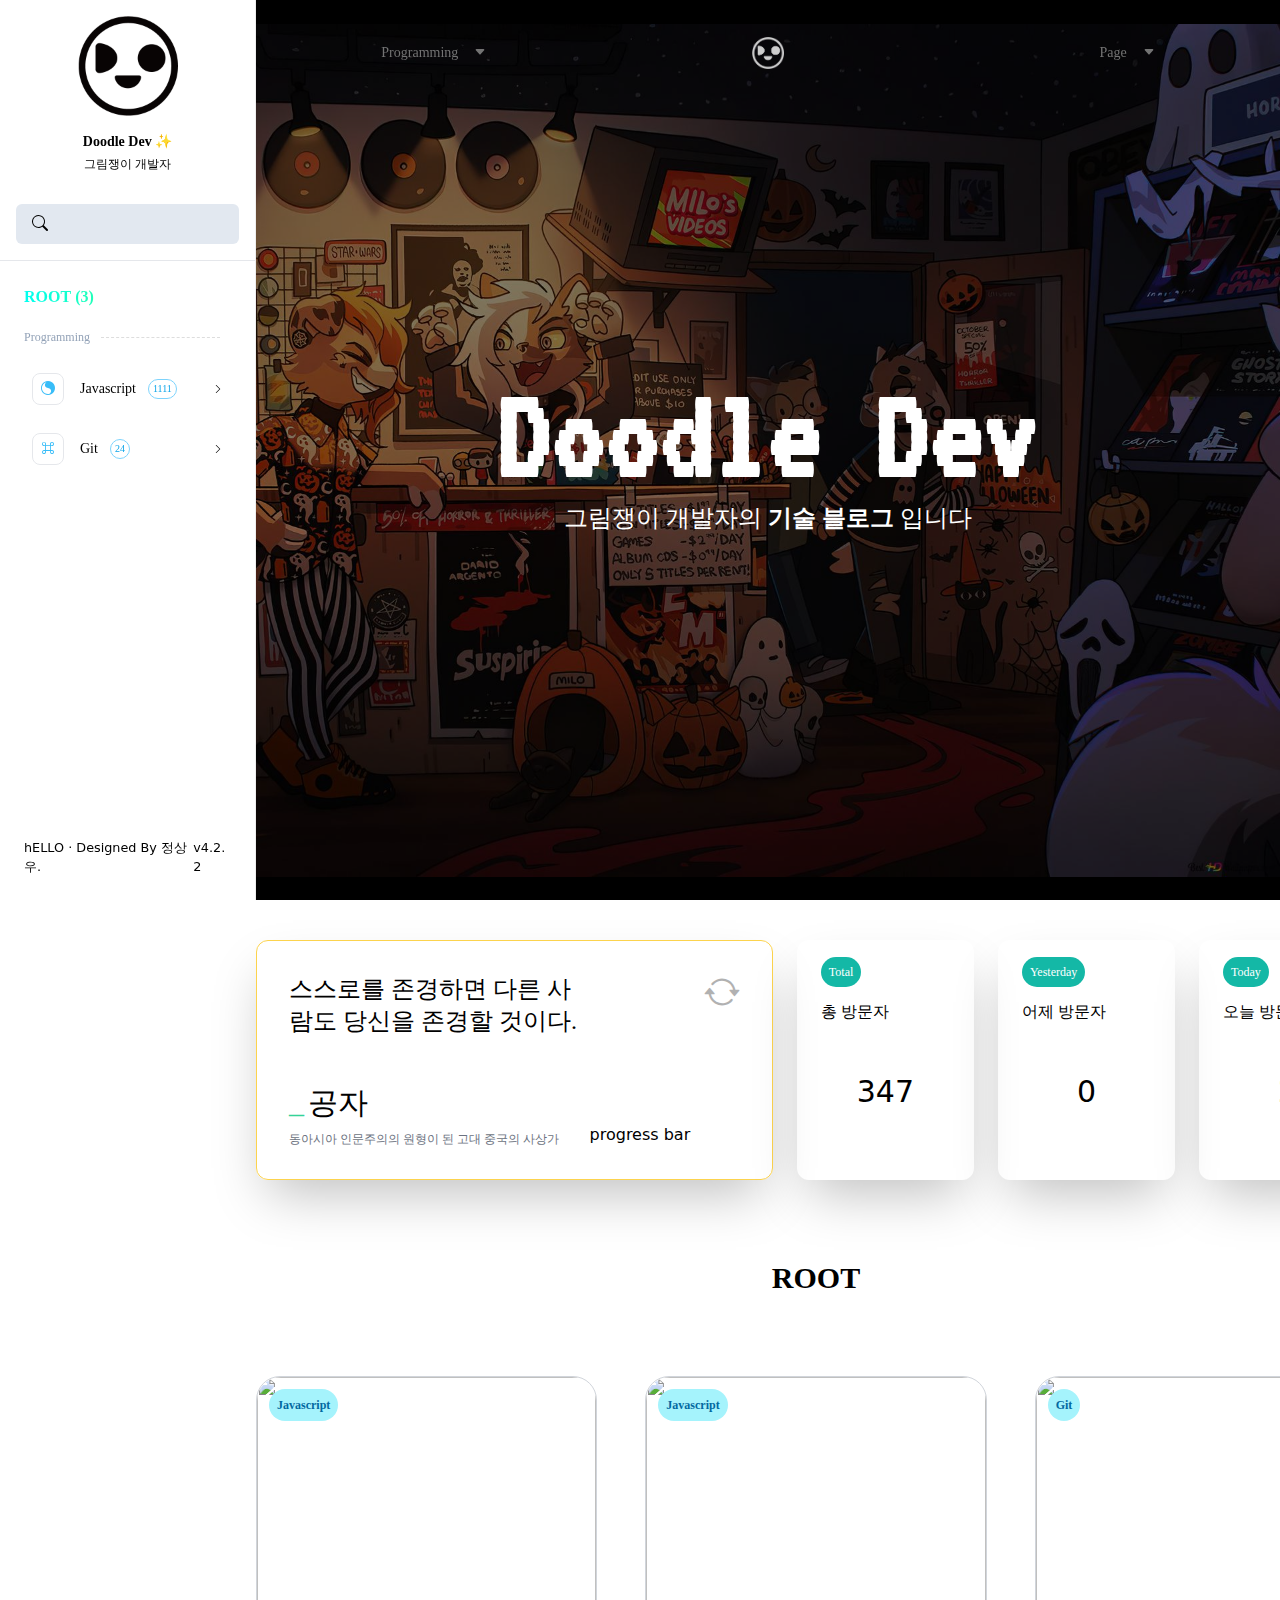
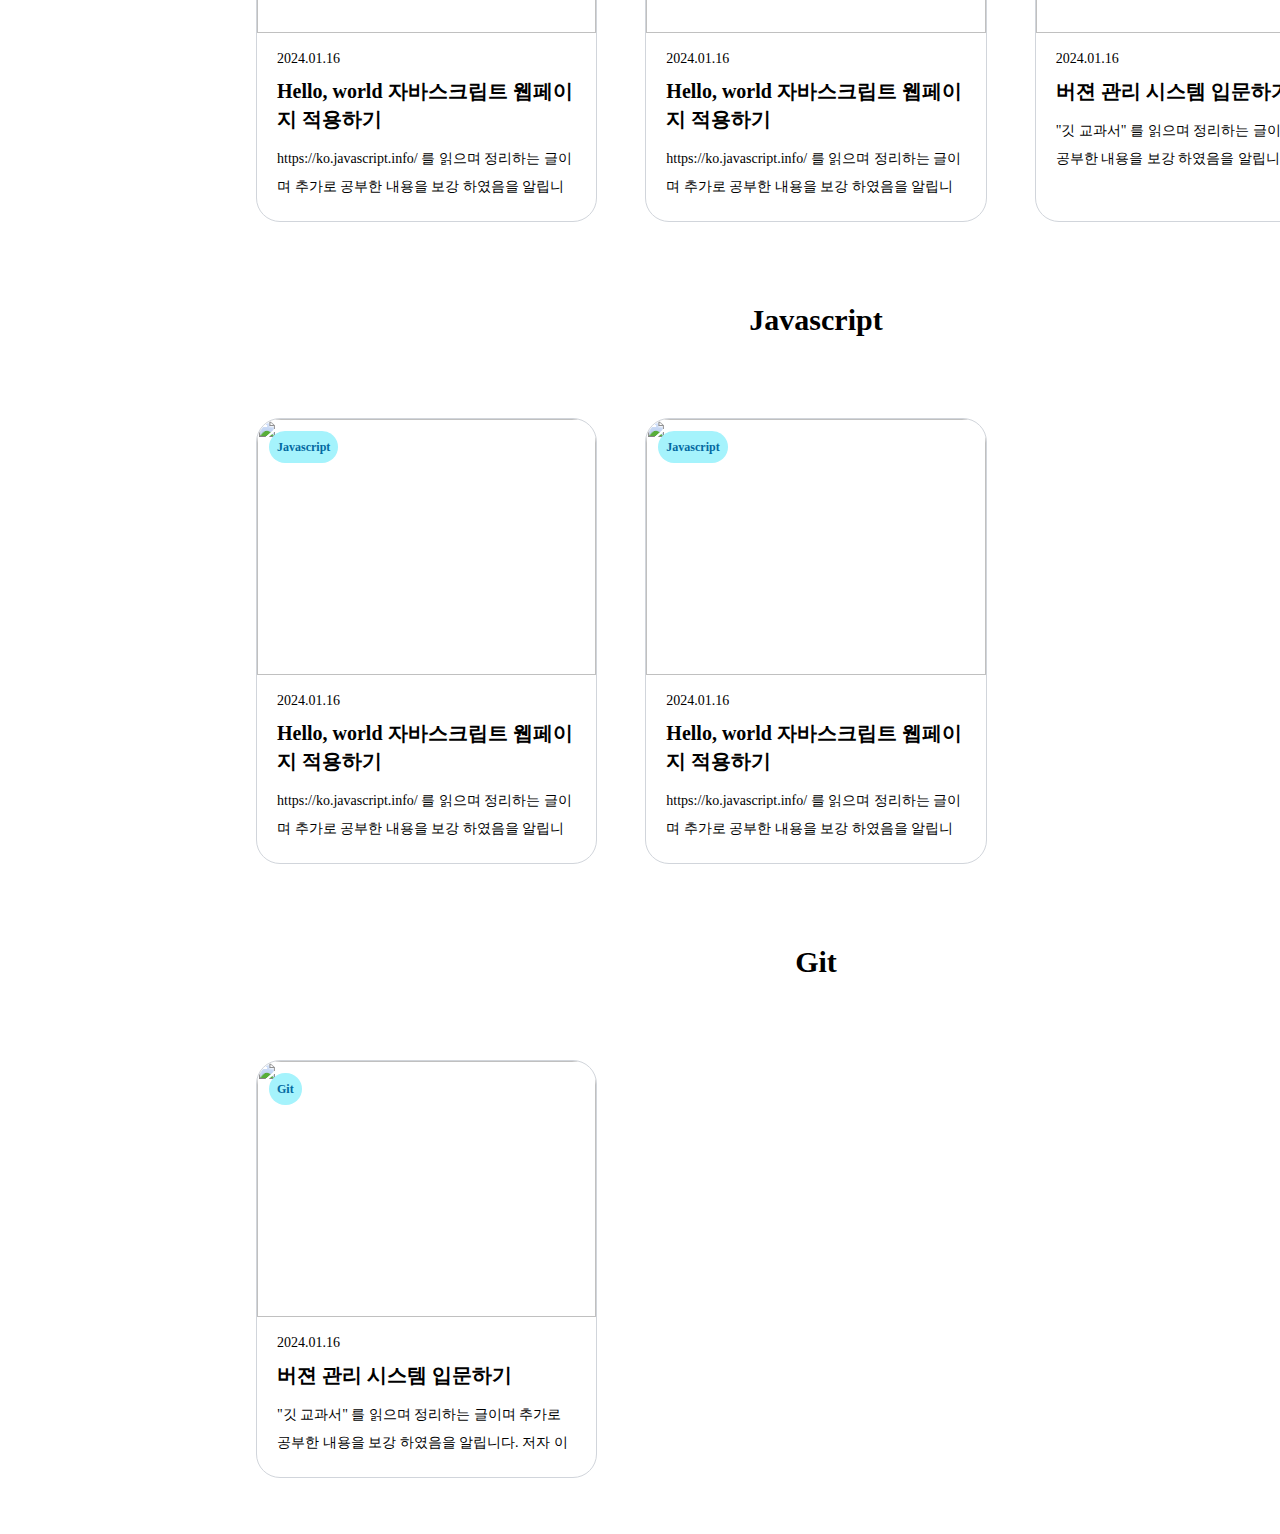
==== commit 51a158d5: "feat : 명언 새로고침 기능 추가" ====
--- a/src/index.html
+++ b/src/index.html
@@ -78,17 +78,17 @@
 
                     <!-- 명언 및 젠체 방문자 수  -->
                     <div class="flex items-center px-4 lg:px-0 lg:w-[70rem] mx-auto mt-10 gap-x-6 ">
-                        <div id="wiseSaying" class="h-[240px] p-8 rounded-xl shadow-2xl border-amber-300 border">
-                            <div class="flex w-full h-full ">
+                        <div class="h-[240px] p-8 rounded-xl shadow-2xl border-amber-300 border">
+                            <div class="flex w-full h-full">
                                 <div class="flex flex-col w-4/6">
-                                    <p class="font-NanumPen text-3xl">다른 사람을 설득하는 가장 좋은 도구는 우리의 귀, 즉 상대의 말에 먼저 귀를 기울이는 것이다.</p>
+                                    <p id="wiseSaying" class="font-NanumSquareNeo text-2xl"></p>
                                     <div class="mt-auto">
-                                        <p class="text-base mb-[10px] font-NanumSquareNeo font-extrabold"><span class="text-emerald-400 mr-1">_</span>미켈란젤로</p>
-                                        <p class="text-xs font-NanumSquareNeo text-gray-500">동아시아 인문주의의 원형이 된 고대 중국의 사상가</p>
+                                        <p class="text-3xl mb-[10px] font-NanumPen"><span class="text-emerald-400 mr-1">_</span><span id="wiseSayingHuman"></span></p>
+                                        <p id="wiseSayingHumanInfo" class="text-xs font-NanumSquareNeo text-gray-500"></p>
                                     </div>
                                 </div>
                                 <div class="flex flex-col w-2/6">
-                                    <button type="button" class="ml-auto style-repeat"><i class="bi bi-arrow-repeat text-4xl "></i></button>
+                                    <button id="refreshBtn" type="button" class="ml-auto style-repeat"><i class="bi bi-arrow-repeat text-4xl"></i></button>
                                     <div class="mt-auto">progress bar</div>
                                 </div>
                             </div>
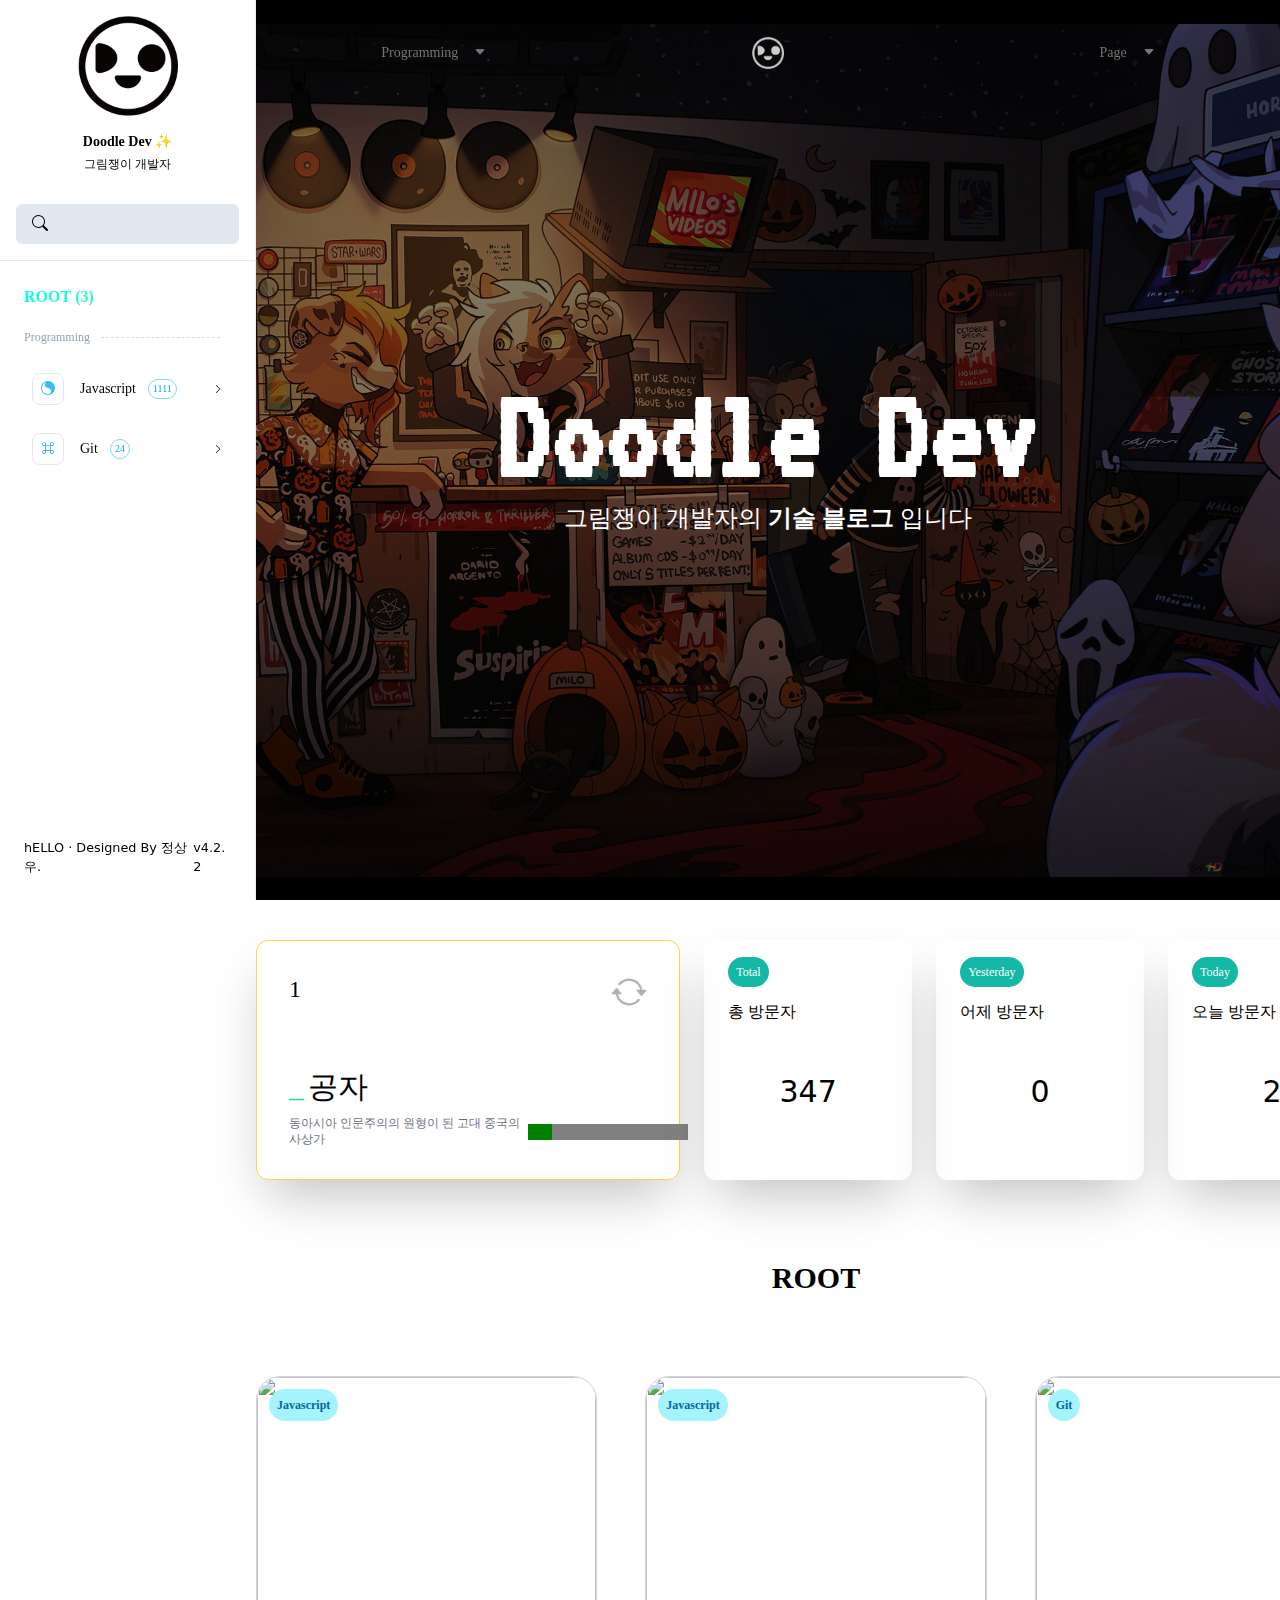
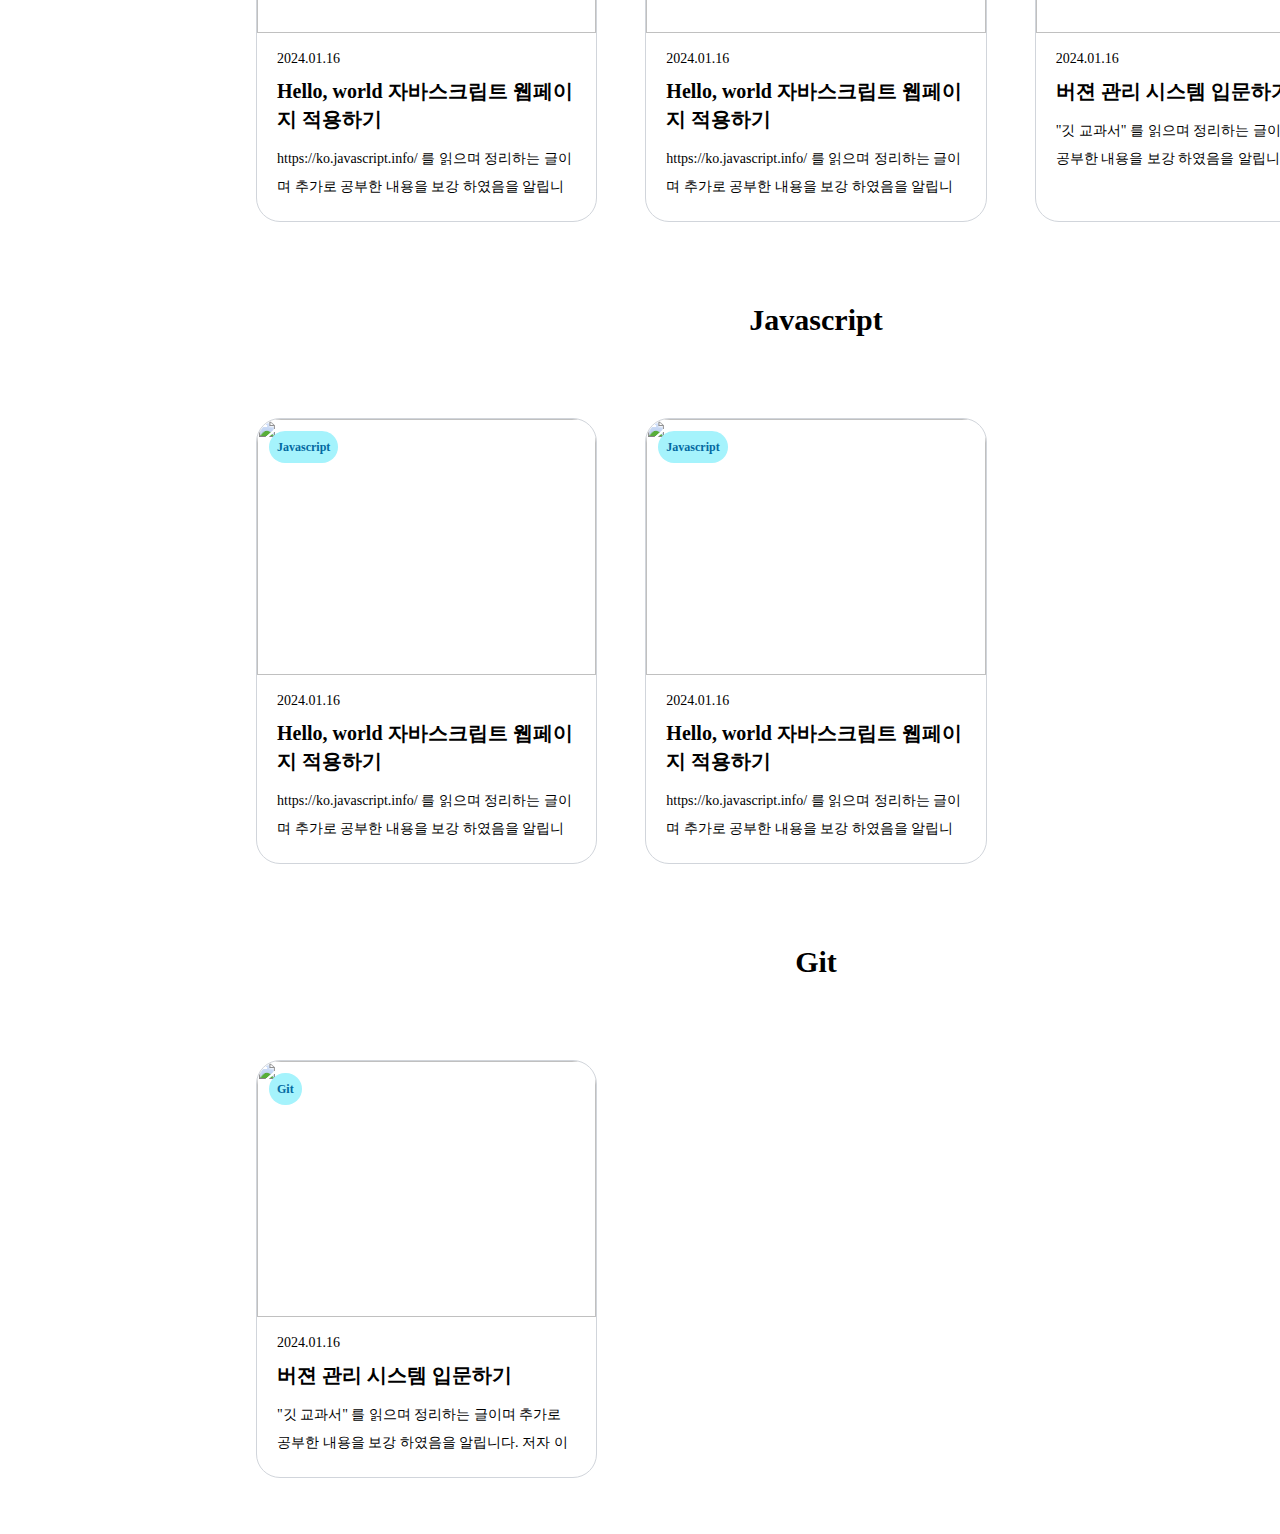
==== commit 38c2e762: "fix : 명언 setinterval 추가 및 progress bar 추가" ====
--- a/src/index.html
+++ b/src/index.html
@@ -89,7 +89,9 @@
                                 </div>
                                 <div class="flex flex-col w-2/6">
                                     <button id="refreshBtn" type="button" class="ml-auto style-repeat"><i class="bi bi-arrow-repeat text-4xl"></i></button>
-                                    <div class="mt-auto">progress bar</div>
+                                    <div class="mt-auto">
+                                        <progress id="progressbar" value="0" max="100"></progress>
+                                    </div>
                                 </div>
                             </div>
                         </div>
--- a/src/output.css
+++ b/src/output.css
@@ -1034,10 +1034,6 @@
   font-weight: 700;
 }
 
-.font-extrabold {
-  font-weight: 800;
-}
-
 .font-semibold {
   font-weight: 600;
 }
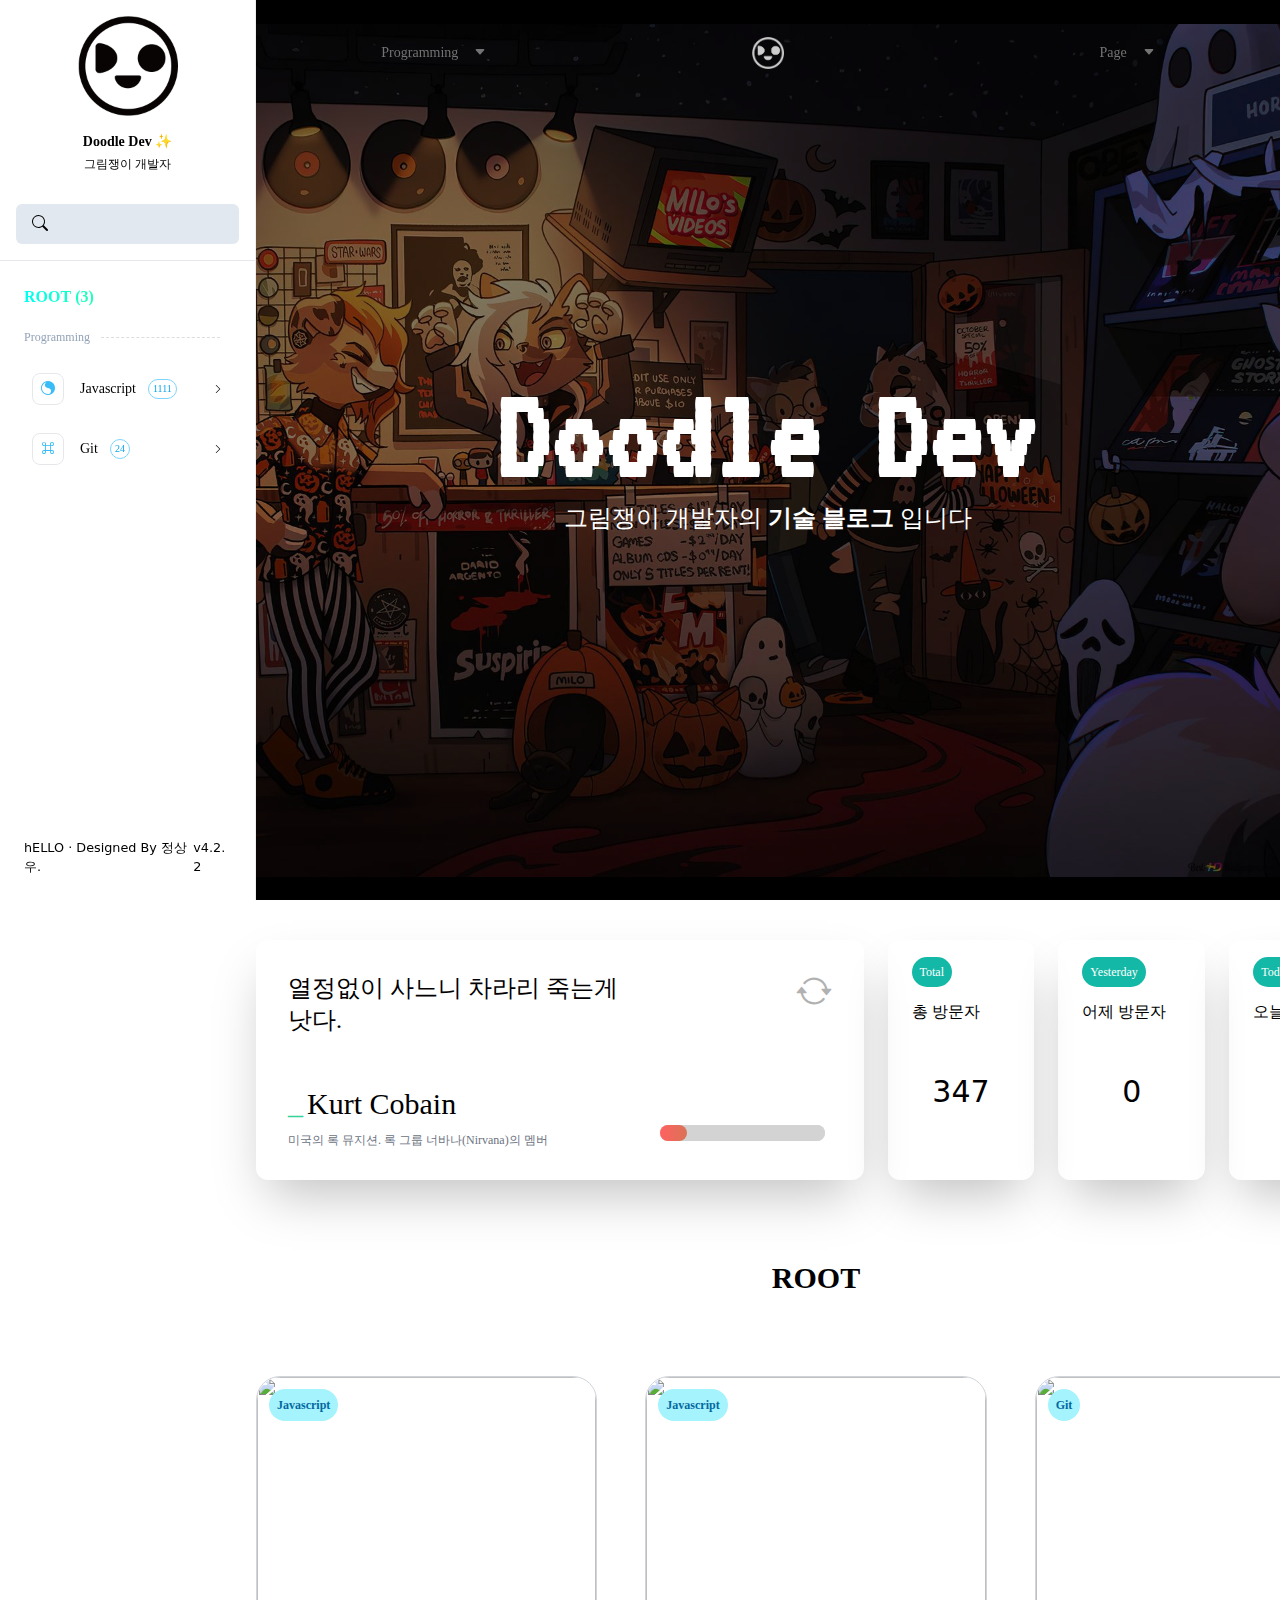
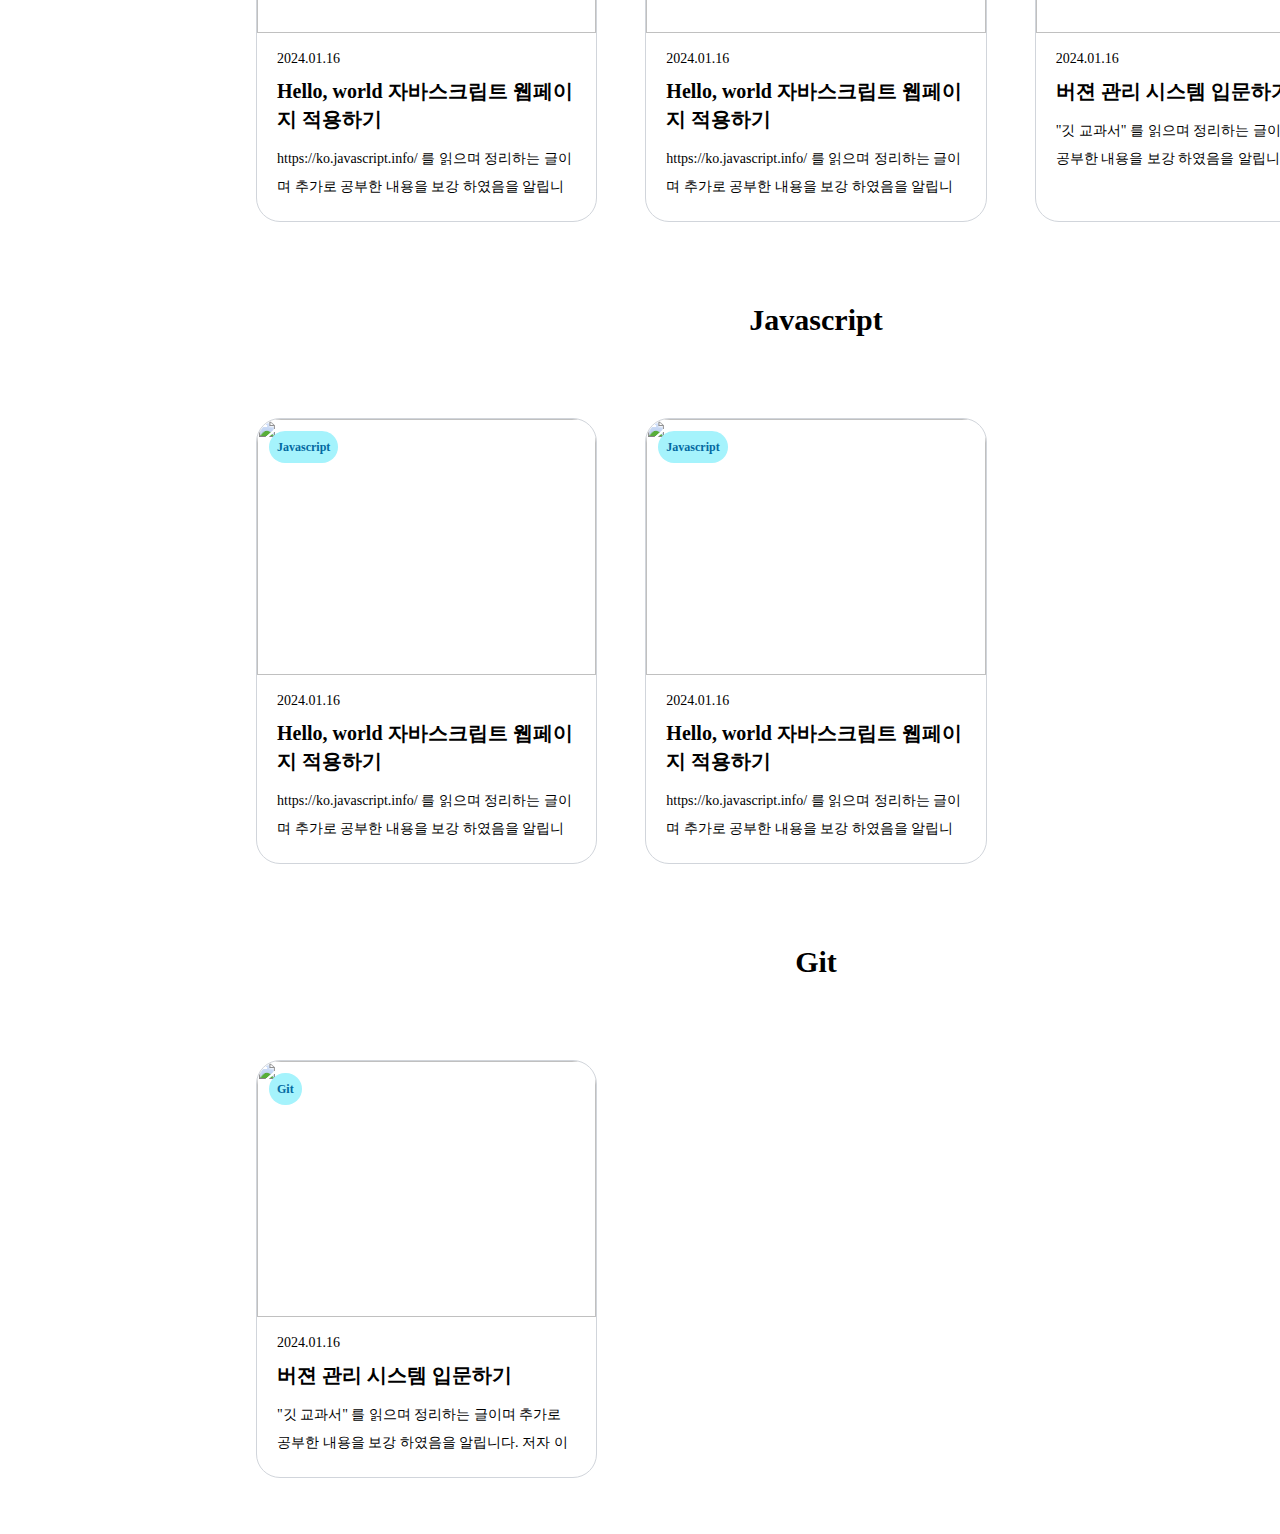
==== commit df3289a8: "feat : 명언 박스 애니메이션 추가" ====
--- a/src/index.html
+++ b/src/index.html
@@ -78,22 +78,24 @@
 
                     <!-- 명언 및 젠체 방문자 수  -->
                     <div class="flex items-center px-4 lg:px-0 lg:w-[70rem] mx-auto mt-10 gap-x-6 ">
-                        <div class="h-[240px] p-8 rounded-xl shadow-2xl border-amber-300 border">
+                        <div class="h-[240px] p-8 rounded-xl shadow-2xl style-path style-path-bottom style-path-top">
+                            <span class="style-path style-path-left"></span>
                             <div class="flex w-full h-full">
-                                <div class="flex flex-col w-4/6">
+                                <div class="flex flex-col w-[350px]">
                                     <p id="wiseSaying" class="font-NanumSquareNeo text-2xl"></p>
                                     <div class="mt-auto">
                                         <p class="text-3xl mb-[10px] font-NanumPen"><span class="text-emerald-400 mr-1">_</span><span id="wiseSayingHuman"></span></p>
                                         <p id="wiseSayingHumanInfo" class="text-xs font-NanumSquareNeo text-gray-500"></p>
                                     </div>
                                 </div>
-                                <div class="flex flex-col w-2/6">
+                                <div class="flex flex-col w-2/6 ml-auto">
                                     <button id="refreshBtn" type="button" class="ml-auto style-repeat"><i class="bi bi-arrow-repeat text-4xl"></i></button>
                                     <div class="mt-auto">
                                         <progress id="progressbar" value="0" max="100"></progress>
                                     </div>
                                 </div>
                             </div>
+                            <span class="style-path style-path-right"></span>
                         </div>
                         <div class="w-[15rem] h-[240px] p-6 rounded-xl shadow-2xl">
                             <div class="flex flex-col">
--- a/src/output.css
+++ b/src/output.css
@@ -714,10 +714,6 @@
   width: 33.333333%;
 }
 
-.w-4\/6 {
-  width: 66.666667%;
-}
-
 .w-40 {
   width: 10rem;
 }
@@ -744,6 +740,10 @@
 
 .w-\[32px\] {
   width: 32px;
+}
+
+.w-\[350px\] {
+  width: 350px;
 }
 
 .w-full {
@@ -840,11 +840,6 @@
 
 .border-solid {
   border-style: solid;
-}
-
-.border-amber-300 {
-  --tw-border-opacity: 1;
-  border-color: rgb(252 211 77 / var(--tw-border-opacity));
 }
 
 .border-gray-300 {
@@ -1336,6 +1331,120 @@
   }
 }
 
+/* 프로그레스 커스텀 */
+
+progress[value] {
+  --w: 165px;
+  /* the width*/
+  --color:  /* the progress color */
+      linear-gradient(90deg,#ff6161,#1ecd1e) 0/var(--w);
+  --background: lightgrey;
+  /* the background color */
+  -webkit-appearance: none;
+  -moz-appearance: none;
+  appearance: none;
+  border: none;
+  width: var(--w);
+  margin: 0 10px;
+  border-radius: 10em;
+  background: var(--background);
+}
+
+progress[value]::-webkit-progress-bar {
+  border-radius: 10em;
+  background: var(--background);
+}
+
+progress[value]::-webkit-progress-value {
+  border-radius: 10em;
+  background: var(--color);
+}
+
+progress[value]::-moz-progress-bar {
+  border-radius: 10em;
+  background: var(--color);
+}
+
+/* 명언 영역 선 애니메이션 */
+
+/* 하단 메뉴 라인 애니메이션 */
+
+.style-path {
+  position: relative;
+  overflow: hidden;
+  width: 100%;
+}
+
+.style-path-top::before {
+  position: absolute;
+  top:0;
+  right: 0;
+  left: 0;
+  height: 1px;
+  background-color: #14b814;
+  transform: translate3d(100%, 0, 0);
+  animation: underline-top 3s ease infinite;
+  content: '';
+}
+
+.style-path-right{
+  position: absolute;
+  top: 0;
+  right: 0;
+  bottom: 0;
+  width: 1px;
+  background-color: #0c8ce9;
+  transform: translate3d(0, 100%, 0);
+  animation: underline-right 3s ease infinite;
+}
+
+.style-path-bottom::after {
+  position: absolute;
+  bottom: 0;
+  right: 0;
+  left: 0;
+  height: 1px;
+  background-color: #FF3232;
+  transform: translate3d(-100%, 0, 0);
+  animation: underline-bottom 3s ease infinite;
+  content: '';
+}
+
+.style-path-left {
+  position: absolute;
+  top: 0;
+  left: 0;
+  bottom: 0;
+  width: 1px;
+  background-color: #A814E7;
+  transform: translate3d(0, -100%, 0);
+  animation: underline-left 3s ease infinite;
+}
+
+@keyframes underline-top {
+  to {
+    transform: translate3d(-100%, 0, 0);
+  }
+}
+
+@keyframes underline-right {
+  to {
+    transform: translate3d(0, -100%, 0);
+  }
+}
+
+@keyframes underline-bottom {
+  to {
+    transform: translate3d(100%, 0, 0);
+  }
+}
+
+@keyframes underline-left {
+  to {
+    transform: translate3d(0, 100%, 0);
+  }
+}
+
 .empty\:my-10:empty {
   margin-top: 2.5rem;
   margin-bottom: 2.5rem;
@@ -1386,4 +1495,4 @@
   .xl\:pl-64 {
     padding-left: 16rem;
   }
-}+}
